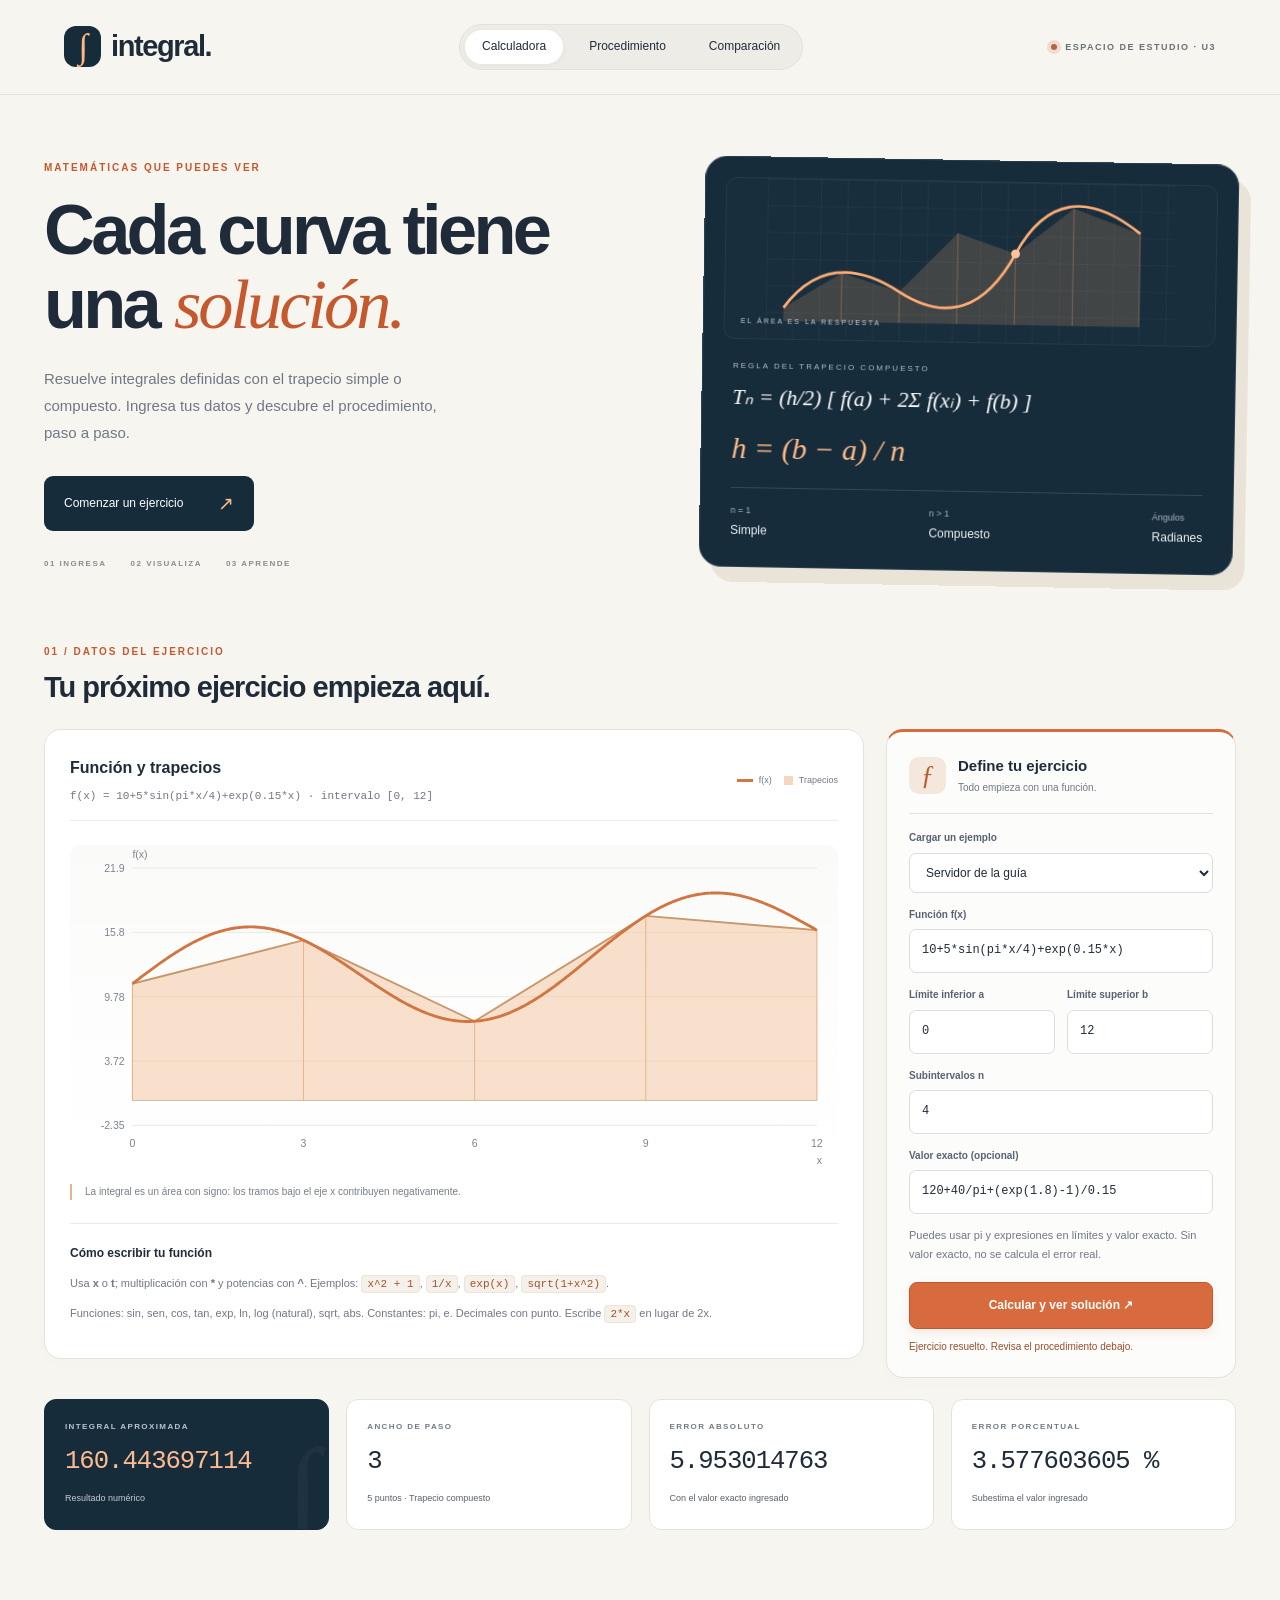
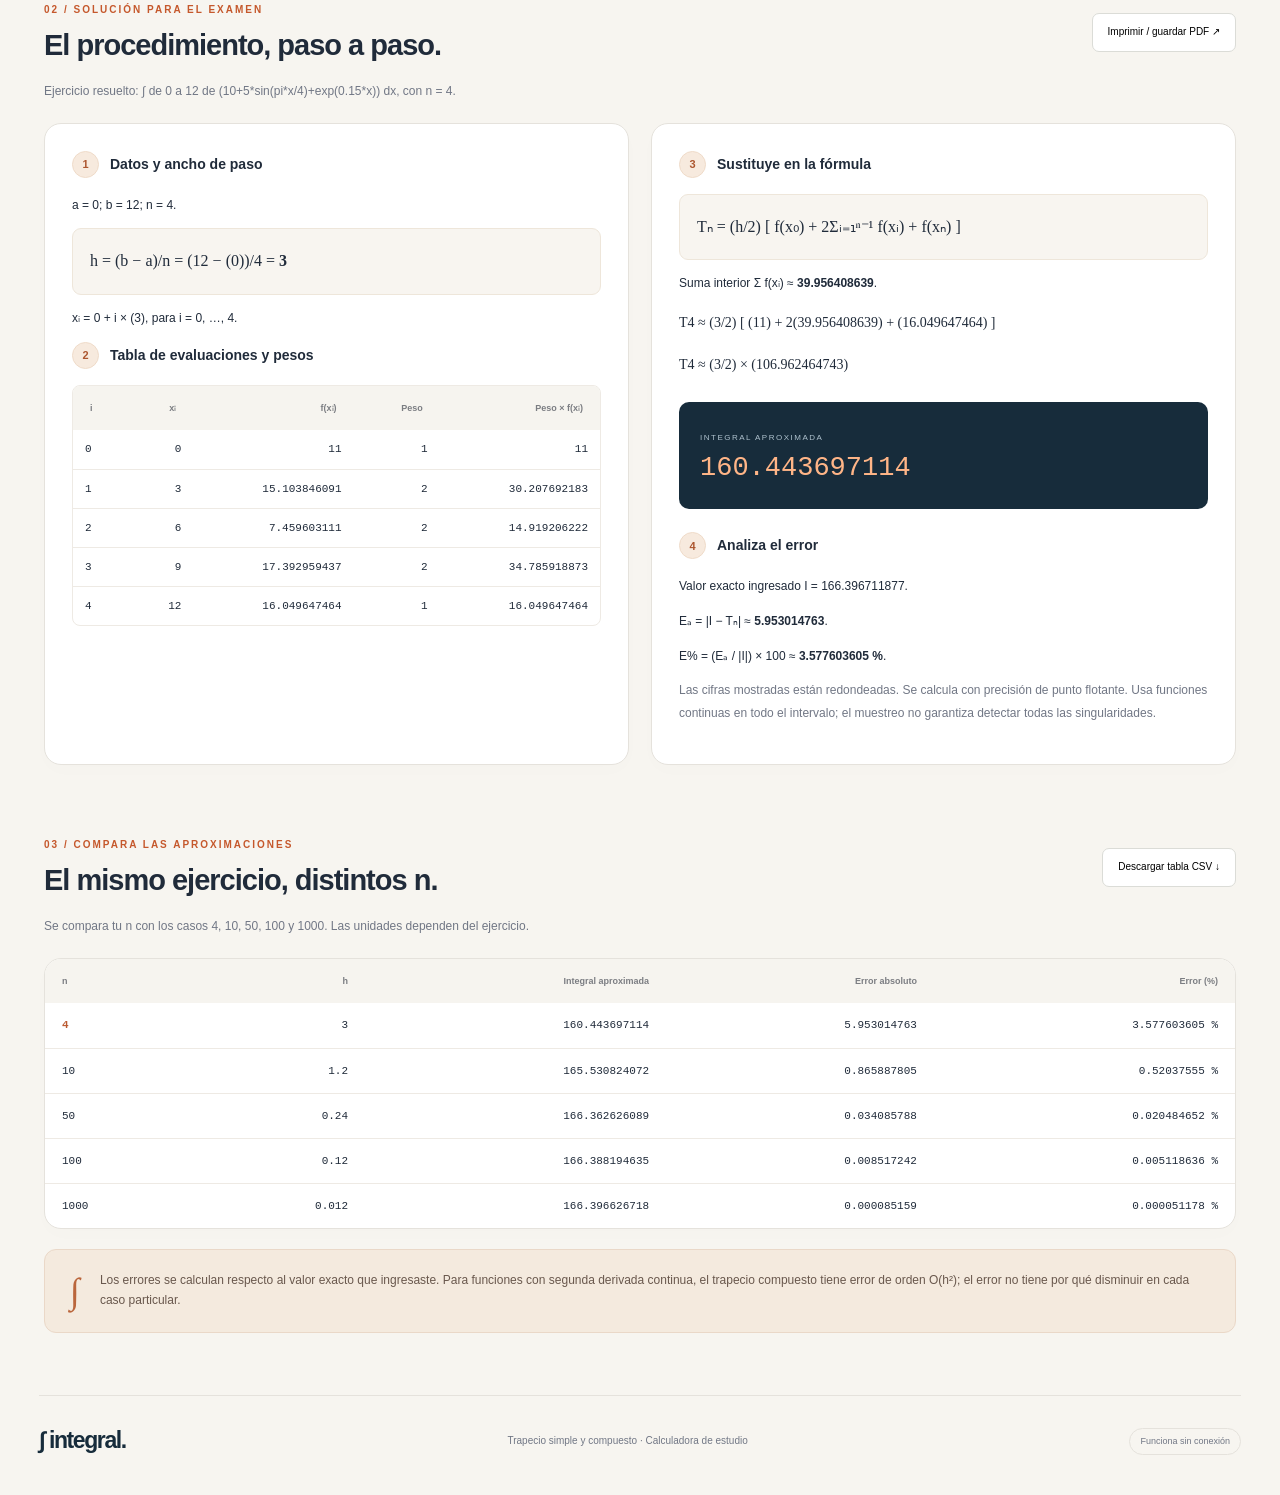
==== index.html @ 1ff2b92b "Publicar calculadora de integracion numerica" ====
<!DOCTYPE html><html lang="es"><head><meta charset="UTF-8"><meta name="viewport" content="width=device-width,initial-scale=1"><title>Integral · Calculadora para examen</title><link rel="stylesheet" href="styles.css"><script src="app.js" defer></script></head><body>
<header class="top"><a class="brand" href="#"><span class="brand-icon">∫</span> integral.</a><nav><a href="#laboratorio">Calculadora</a><a href="#desarrollo">Procedimiento</a><a href="#convergencia">Comparación</a></nav><span class="course"><i></i> ESPACIO DE ESTUDIO · U3</span></header><main>
<section class="hero"><div><p class="eyebrow">MATEMÁTICAS QUE PUEDES VER</p><h1>Cada curva tiene<br>una <em>solución.</em></h1><p class="intro">Resuelve integrales definidas con el trapecio simple o compuesto. Ingresa tus datos y descubre el procedimiento, paso a paso.</p><a class="hero-cta" href="#laboratorio">Comenzar un ejercicio <span>↗</span></a><div class="hero-caption"><span>01 INGRESA</span><span>02 VISUALIZA</span><span>03 APRENDE</span></div></div><aside class="formula-card"><div class="orbit-art" aria-hidden="true"><svg viewBox="0 0 460 180"><defs><pattern id="grid" width="30" height="30" patternUnits="userSpaceOnUse"><path d="M 30 0 L 0 0 0 30" fill="none" stroke="#ffffff" stroke-opacity=".08"/></pattern></defs><rect width="460" height="180" fill="url(#grid)"/><path d="M20 145L85 105L150 125L215 58L280 80L345 28L420 55L420 160L20 160Z" fill="#faad6e" fill-opacity=".18"/><path d="M20 145Q70 75 150 125T280 80T420 55" stroke="#ffad73" stroke-width="3" fill="none"/><path d="M85 105V160M150 125V160M215 58V160M280 80V160M345 28V160M420 55V160" stroke="#ffad73" stroke-opacity=".35"/><circle cx="280" cy="80" r="5" fill="#ffc49b"/></svg><span>EL ÁREA ES LA RESPUESTA</span></div><p>REGLA DEL TRAPECIO COMPUESTO</p><div class="equation">Tₙ = (h/2) [ f(a) + 2Σ f(xᵢ) + f(b) ]</div><div class="integral">h = (b − a) / n</div><div class="formula-foot"><span>n = 1 <b>Simple</b></span><span>n > 1 <b>Compuesto</b></span><span>Ángulos <b>Radianes</b></span></div></aside></section>
<section id="laboratorio"><div class="section-heading"><div><p class="eyebrow">01 / DATOS DEL EJERCICIO</p><h2>Tu próximo ejercicio empieza aquí.</h2></div></div><div class="lab-grid"><article class="chart-card"><div class="chart-top"><div><h3 id="chart-title">Función y trapecios</h3><p id="chart-description"></p></div><div class="legend"><span class="line-key"></span>f(x)<span class="fill-key"></span>Trapecios</div></div><svg id="chart" viewBox="0 0 800 340" role="img" aria-label="Función y aproximación por trapecios"></svg><p class="chart-note" id="chart-note">La integral es un área con signo: los tramos bajo el eje x contribuyen negativamente.</p><div class="syntax"><h3>Cómo escribir tu función</h3><p>Usa <b>x</b> o <b>t</b>; multiplicación con <b>*</b> y potencias con <b>^</b>. Ejemplos: <code>x^2 + 1</code>, <code>1/x</code>, <code>exp(x)</code>, <code>sqrt(1+x^2)</code>.</p><p>Funciones: sin, sen, cos, tan, exp, ln, log (natural), sqrt, abs. Constantes: pi, e. Decimales con punto. Escribe <code>2*x</code> en lugar de 2x.</p></div></article><aside class="controls"><div class="control-header"><span class="control-icon">ƒ</span><div><h3>Define tu ejercicio</h3><p>Todo empieza con una función.</p></div></div><form id="calculator"><label for="example">Cargar un ejemplo</label><select id="example"><option value="server">Servidor de la guía</option><option value="polynomial">Polinomio: x² + 1</option><option value="reciprocal">Recíproca: 1/x</option><option value="exponential">Exponencial: eˣ</option><option value="guide">Ejercicio: 1/√(1+x²)</option><option value="sine">Seno: sin(x)</option></select><label for="function">Función f(x)</label><input id="function" class="field" value="10+5*sin(pi*x/4)+exp(0.15*x)" required spellcheck="false"><div class="field-row"><div><label for="a">Límite inferior a</label><input id="a" class="field" value="0" required></div><div><label for="b">Límite superior b</label><input id="b" class="field" value="12" required></div></div><label for="n">Subintervalos n</label><input id="n" class="field" type="number" min="1" max="10000" step="1" value="4" required><label for="exact">Valor exacto (opcional)</label><input id="exact" class="field" value="120+40/pi+(exp(1.8)-1)/0.15" placeholder="Ej.: 8/3 o dejar vacío"><p class="muted">Puedes usar pi y expresiones en límites y valor exacto. Sin valor exacto, no se calcula el error real.</p><button class="primary" type="submit">Calcular y ver solución ↗</button><p id="message" class="message" role="status" aria-live="polite"></p></form></aside></div><div id="results" class="stats" aria-live="polite"><article><span>INTEGRAL APROXIMADA</span><strong id="approx"></strong><small>Resultado numérico</small></article><article><span>ANCHO DE PASO</span><strong id="step"></strong><small id="points"></small></article><article><span>ERROR ABSOLUTO</span><strong id="absolute"></strong><small>Con el valor exacto ingresado</small></article><article><span>ERROR PORCENTUAL</span><strong id="percent"></strong><small id="direction"></small></article></div></section>
<section id="desarrollo"><div class="section-heading"><div><p class="eyebrow">02 / SOLUCIÓN PARA EL EXAMEN</p><h2>El procedimiento, paso a paso.</h2></div><button id="print" class="secondary">Imprimir / guardar PDF ↗</button></div><div id="solution"></div></section>
<section id="convergencia"><div class="section-heading"><div><p class="eyebrow">03 / COMPARA LAS APROXIMACIONES</p><h2>El mismo ejercicio, distintos n.</h2></div><button id="export" class="secondary">Descargar tabla CSV ↓</button></div><p class="section-intro">Se compara tu n con los casos 4, 10, 50, 100 y 1000. Las unidades dependen del ejercicio.</p><article class="convergence-card"><div class="table-scroll"><table><thead><tr><th>n</th><th>h</th><th>Integral aproximada</th><th>Error absoluto</th><th>Error (%)</th></tr></thead><tbody id="convergence-table"></tbody></table></div></article><div class="conclusion"><span>∫</span><p id="conclusion"></p></div></section></main><footer><a class="brand" href="#">∫ integral.</a><p>Trapecio simple y compuesto · Calculadora de estudio</p><span>Funciona sin conexión</span></footer></body></html>
---- styles.css ----
:root{--ink:#202b3a;--muted:#717785;--teal:#c5582c;--lime:#ffbc8a;--bg:#f7f5f0;--line:#e5e2dc;--navy:#172c3b;--orange:#d76b3d}*{box-sizing:border-box}html{scroll-behavior:smooth;scroll-padding-top:35px}body{margin:0;background:var(--bg);color:var(--ink);font:15px/1.65 'Segoe UI',Arial,sans-serif}a{color:inherit;text-decoration:none}button,input,select{font:inherit}button,a,input,select{touch-action:manipulation}button{cursor:pointer}button:focus-visible,a:focus-visible,input:focus-visible,select:focus-visible{outline:3px solid #d48157;outline-offset:4px}::selection{background:#f4c8a7;color:#172c3b}.top{max-width:1440px;padding:23px 5%;margin:auto;display:flex;justify-content:space-between;align-items:center;border-bottom:1px solid var(--line)}.brand{font-size:29px;font-weight:750;letter-spacing:-1.4px;display:flex;align-items:center;gap:10px}.brand-icon{background:var(--navy);color:#ffb883;display:grid;place-items:center;width:37px;height:41px;border-radius:12px;font:35px Georgia,serif}.top nav{display:flex;gap:9px;font-size:12px;background:#eeece6;border:1px solid #e6e2d9;padding:5px;border-radius:40px}.top nav a{padding:7px 17px;border-radius:30px;transition:background .2s}.top nav a:first-child{background:white;box-shadow:0 2px 6px #21324009}.top nav a:hover{background:#fff}.course{font-size:9px;font-weight:650;letter-spacing:1.5px;color:#6a7177;display:flex;gap:8px;align-items:center}.course i{width:6px;height:6px;border-radius:50%;background:#b26542;box-shadow:0 0 0 4px #efdcd0}main{max-width:1290px;margin:auto;padding:0 44px}.hero{display:grid;grid-template-columns:1.1fr 1fr;gap:70px;align-items:center;padding:65px 0 62px;margin-bottom:12px}.eyebrow{font-size:10px;letter-spacing:2px;font-weight:750;color:var(--teal);margin:0 0 17px}h1{font-size:clamp(44px,5.5vw,77px);font-weight:650;line-height:1.04;letter-spacing:-3.7px;margin:0 0 24px}h1 em{font-family:Georgia,'Times New Roman',serif;color:var(--teal);font-weight:400;letter-spacing:-3px}.intro{font-size:15px;line-height:1.8;color:var(--muted);max-width:415px}.hero-cta{display:inline-flex;align-items:center;gap:35px;background:var(--navy);color:#fff;border-radius:9px;padding:12px 20px;font-size:12px;margin-top:15px;transition:transform .2s,background .2s}.hero-cta:hover{background:#294657;transform:translateY(-2px)}.hero-cta span{font-size:19px;color:#ffb983}.hero-caption{display:flex;gap:24px;margin-top:26px;font-size:8px;font-weight:700;letter-spacing:1.5px;color:#8b8c8c}.formula-card{padding:23px 30px 25px;background:var(--navy);border:1px solid #2b4050;color:#fff;border-radius:22px;box-shadow:12px 15px 0 #e9e3d8;transform:rotate(1deg);position:relative}.orbit-art{position:relative;border-radius:12px;overflow:hidden;background:#ffffff03;margin:-3px -10px 20px;border:1px solid #ffffff0d}.orbit-art svg{width:100%;height:160px;display:block}.orbit-art span{position:absolute;bottom:11px;left:16px;font-size:7px;letter-spacing:2px;color:#c4d2d8}.formula-card>p{font-size:8px;letter-spacing:2px;color:#acbdc8;margin:15px 0 8px}.equation{font:italic clamp(16px,1.7vw,23px)/1.6 Georgia,serif}.integral{font:italic 30px Georgia,serif;color:#ffba87;margin:16px 0 22px}.formula-foot{display:flex;justify-content:space-between;border-top:1px solid #ffffff20;padding-top:15px;color:#a4b6c3;font-size:9px}.formula-foot b{display:block;color:#edf2f3;font-size:12px;font-weight:500;margin-top:3px}section{margin-bottom:62px}.section-heading{display:flex;align-items:center;justify-content:space-between;gap:20px;margin-bottom:24px}.section-heading .eyebrow{margin-bottom:8px}h2{font-size:29px;font-weight:600;letter-spacing:-1px;line-height:1.25;margin:0}h3{font-size:15px;margin:0;font-weight:650}.lab-grid{display:grid;grid-template-columns:minmax(0,1fr) 350px;gap:22px;align-items:start}.chart-card,.controls,.paper,.convergence-card{border:1px solid var(--line);border-radius:17px;background:#fff;box-shadow:0 6px 20px #233c4a03;min-width:0}.chart-card{padding:25px}.chart-top{display:flex;justify-content:space-between;gap:15px;align-items:center;padding-bottom:15px;border-bottom:1px solid #efede8}.chart-top h3{font-size:16px}.chart-top p{font:11px/1.6 Consolas,monospace;color:var(--muted);max-width:400px;overflow-wrap:anywhere;margin:6px 0 0}.legend{display:flex;align-items:center;gap:6px;font-size:9px;white-space:nowrap;color:var(--muted)}.line-key{height:3px;width:16px;background:#d67541}.fill-key{height:9px;width:9px;background:#f5d6bf;margin-left:6px}#chart{display:block;width:100%;margin:24px 0 12px;background:linear-gradient(#fafbf9,#fff);border-radius:10px}svg text{font:11px 'Segoe UI',sans-serif;fill:#7c8390}.chart-note{font-size:10px;color:#777f87;padding-left:13px;border-left:2px solid #e5b38f;margin:0 0 5px}.syntax{border-top:1px solid #eeeae3;margin-top:23px;padding-top:20px}.syntax h3{font-size:12px}.syntax p{font-size:11px;color:var(--muted);line-height:1.9;margin:9px 0}code{font:11px Consolas,monospace;background:#f5f0e9;border:1px solid #eee4d9;border-radius:4px;padding:2px 5px;color:#9c542f}.controls{padding:22px;background:#fcfcfa;border-top:3px solid var(--orange)}.control-header{display:flex;gap:12px;align-items:center;border-bottom:1px solid var(--line);padding:0 0 17px;margin-bottom:16px}.control-icon{display:grid;place-items:center;width:37px;height:37px;background:#f4e7dc;color:#b85c33;font:italic 27px Georgia,serif;border-radius:10px}.control-header h3{font-size:15px}.control-header p{margin:1px 0 0;font-size:10px;color:var(--muted)}.controls label{display:block;font-size:10px;font-weight:650;margin:14px 0 6px;color:#586272}.field,select{width:100%;min-width:0;background:#fff;border:1px solid #dddeda;border-radius:7px;padding:11px 12px;color:var(--ink);font-size:12px;transition:border .2s,box-shadow .2s}.field{font-family:Consolas,'Courier New',monospace}.field:hover,select:hover{border-color:#bba38f}.field:focus,select:focus{outline:none;border-color:#c67b52;box-shadow:0 0 0 3px #cf805213}.field-row{display:grid;grid-template-columns:1fr 1fr;gap:12px}.muted{font-size:11px;color:var(--muted)}.controls .muted{line-height:1.7;margin:12px 0 18px}.primary{width:100%;background:var(--orange);color:white;border:1px solid #bc5b32;border-radius:8px;padding:13px 15px;font-size:12px;font-weight:650;box-shadow:0 4px 10px #cb6b3520;transition:transform .2s,background .2s}.primary:hover{background:#be582f;transform:translateY(-1px)}.message{font-size:10px;line-height:1.6;color:#9a4d2b;margin:10px 0 0;min-height:16px}.stats{display:grid;grid-template-columns:repeat(4,minmax(0,1fr));gap:17px;margin-top:21px}.stats article{border:1px solid var(--line);border-radius:12px;padding:20px;background:#fff;position:relative;overflow:hidden}.stats article:first-child{background:var(--navy);color:white;border-color:var(--navy)}.stats article:first-child:after{content:'∫';position:absolute;right:9px;bottom:-32px;font:120px Georgia,serif;color:#ffffff08}.stats span{display:block;font-size:8px;letter-spacing:1.4px;font-weight:650;color:#737b86}.stats article:first-child span{color:#b6c6d0}.stats strong{display:block;font:500 clamp(19px,2vw,27px)/1.4 Consolas,monospace;letter-spacing:-1px;margin:10px 0 5px;overflow-wrap:anywhere}.stats article:first-child strong{color:#ffbb8f}.stats article>small{font-size:9px;opacity:.75}.section-intro{font-size:12px;color:var(--muted);margin:-5px 0 21px}.secondary{padding:10px 15px;background:#fff;border:1px solid #dbdcd7;border-radius:7px;font-size:10px;white-space:nowrap;transition:background .2s}.secondary:hover{background:#eee8de}.manual-grid{display:grid;grid-template-columns:minmax(0,1fr) minmax(0,1fr);gap:22px}.paper{padding:27px}.paper p{font-size:12px;line-height:1.9}.step-title{display:flex;align-items:center;gap:11px;margin-bottom:16px}.step-title>span{display:grid;place-items:center;flex-shrink:0;width:27px;height:27px;background:#f7eade;color:#ac562f;border:1px solid #efdbc9;border-radius:50%;font-size:11px;font-weight:bold}.step-title h3{font-size:14px}.math-box{padding:17px;background:#f8f5f0;border:1px solid #eee6da;border-radius:9px;font:16px/1.9 Georgia,serif;overflow-wrap:anywhere}.calculation{font:14px/2 Georgia,serif!important;overflow-wrap:anywhere}.answer{margin:23px 0;background:var(--navy);border-radius:10px;padding:21px;color:#fff}.answer>span{font-size:8px;letter-spacing:1.5px;color:#afc2ce}.answer strong{display:block;font:27px/1.5 Consolas,monospace;color:#ffb587;overflow-wrap:anywhere}.table-scroll,.solution-table{overflow:auto}.solution-table{max-height:440px;border:1px solid #eeeae4;border-radius:8px}.solution-table th{position:sticky;top:0;z-index:1}table{border-collapse:collapse;width:100%;font-size:11px;font-variant-numeric:tabular-nums;white-space:nowrap}th{background:#f6f4ef;color:#7b7d82;padding:15px 17px;text-align:right;font-size:9px;font-weight:600}td{padding:13px 17px;border-bottom:1px solid #eeeae4;text-align:right;font-family:Consolas,monospace}th:first-child,td:first-child{text-align:left}tbody tr:last-child td{border:0}tbody tr:hover{background:#fcf4eb}.paper td{padding:10px 12px}.convergence-card{overflow:hidden}.convergence-card tbody tr:first-child td:first-child{color:#bb5a30;font-weight:bold}.conclusion{display:flex;align-items:center;gap:20px;border:1px solid #ead8c8;background:#f4eade;border-radius:12px;padding:20px 25px;margin-top:20px}.conclusion>span{font:36px Georgia,serif;color:#ba663c}.conclusion p{font-size:12px;color:#69584d;margin:0}.stale{opacity:.4;filter:grayscale(.6)}footer{max-width:1202px;margin:auto;padding:26px 0 35px;border-top:1px solid var(--line);display:flex;justify-content:space-between;align-items:center;gap:20px;font-size:10px;color:var(--muted)}footer .brand{font-size:23px;color:var(--navy)}footer>span{padding:5px 10px;border:1px solid var(--line);border-radius:20px;font-size:9px}#desarrollo,#convergencia{padding-top:10px}.hero>div{animation:arrive .65s ease both}.formula-card{animation:card-arrive .85s ease both}.lab-grid{animation:arrive .8s .1s ease both}@keyframes arrive{from{opacity:0;transform:translateY(14px)}to{opacity:1;transform:translateY(0)}}@keyframes card-arrive{from{opacity:0;transform:rotate(0) translateY(20px)}to{opacity:1;transform:rotate(1deg) translateY(0)}}@media(min-width:1050px){.chart-card{position:sticky;top:25px}}@media(max-width:1050px){.course{display:none}.hero{gap:30px}.lab-grid{grid-template-columns:minmax(0,1fr) 315px}.stats{grid-template-columns:repeat(2,minmax(0,1fr))}footer{margin:0 40px}.formula-card{padding:20px}}@media(max-width:800px){.top{padding:18px 22px}.top nav{gap:0}.top nav a{padding:6px 11px;font-size:10px}main{padding:0 24px}.hero{gap:26px;padding:40px 0 45px}h1{font-size:48px;letter-spacing:-2px}.hero-caption{gap:12px;font-size:7px}.orbit-art svg{height:115px}.formula-card{padding:18px}.equation{font-size:15px}.formula-foot{font-size:8px}.formula-foot b{font-size:10px}.lab-grid{grid-template-columns:1fr}.controls{order:-1}#calculator{display:grid;grid-template-columns:1fr 1fr;gap:0 18px}#calculator>label,#calculator>input,#calculator>select,#calculator>.field-row,#calculator>.muted,#calculator>.primary,#calculator>.message{grid-column:1/-1}.controls{padding:24px}.manual-grid{grid-template-columns:1fr}h2{font-size:26px}section{margin-bottom:45px}.chart-top{flex-wrap:wrap}.hero-cta{gap:16px;padding:10px 15px}}@media(max-width:580px){main{padding:0 17px}.top{padding:16px 17px}.brand{font-size:25px}.brand-icon{width:30px;height:34px;font-size:28px}.top nav a{padding:5px 8px;font-size:9px}.hero{grid-template-columns:1fr;gap:30px;padding-top:32px}.hero h1{font-size:56px;letter-spacing:-2.5px}.hero .intro{max-width:100%;font-size:14px}.hero-caption{gap:24px}.formula-card{transform:none;margin:0 7px 5px 0;padding:23px}.orbit-art svg{height:135px}.equation{font-size:21px}.integral{font-size:29px}.formula-foot{font-size:9px}.formula-foot b{font-size:12px}.section-heading{align-items:flex-start;gap:13px;flex-wrap:wrap}.section-heading h2{font-size:25px}.eyebrow{font-size:8px;letter-spacing:1.6px}.chart-card{padding:17px}.chart-top h3{font-size:14px}.stats{gap:10px}.stats article{padding:16px 12px}.stats strong{font-size:20px}.stats span{font-size:7px;letter-spacing:.8px}.stats article>small{font-size:8px}.paper{padding:20px}.answer strong{font-size:24px}.conclusion{padding:17px;gap:13px}footer{margin:0 18px;flex-wrap:wrap;gap:10px}footer p{order:3;width:100%;margin:0}.orbit-art{margin-bottom:15px}}@media(prefers-reduced-motion:reduce){html{scroll-behavior:auto}*,*:before,*:after{animation:none!important;transition:none!important}}@media print{body{background:white;color:#111;font-size:11px}main{max-width:none;padding:0}.top,.hero-cta,.hero-caption,.controls,.secondary,.syntax,footer,.orbit-art{display:none}.hero{padding:0;gap:20px;grid-template-columns:1fr 1fr;margin:0 0 18px}.hero h1{font-size:30px}.hero .eyebrow{margin-bottom:8px}.hero .intro{font-size:10px}.formula-card{transform:none;box-shadow:none;background:#f4f0e8;color:#111;padding:15px}.formula-card>p,.formula-foot,.formula-foot b,.integral{color:#111}.equation{font-size:15px}.integral{font-size:22px;margin:10px 0}.lab-grid{display:block;animation:none}.chart-card{position:static;max-width:650px;margin:auto;box-shadow:none}#chart{margin:5px 0}.stats{grid-template-columns:repeat(4,minmax(0,1fr));gap:8px}.stats article,.stats article:first-child{background:#fff;color:#111;padding:10px}.stats strong,.stats article:first-child strong{font-size:15px;color:#111}.stats article:first-child span{color:#555}.stats span{font-size:7px}.manual-grid{grid-template-columns:1fr 1fr;gap:12px}.paper{padding:14px;box-shadow:none}.solution-table{max-height:none;overflow:visible}.solution-table th{position:static}.answer{background:#f4eee6;color:#111}.answer strong,.answer>span{color:#111}.answer strong{font-size:21px}.paper p{font-size:10px}.math-box{font-size:13px}h2{font-size:23px}section{margin-bottom:22px}#convergencia{break-before:page}article,.stats,.conclusion{break-inside:avoid}.formula-card,.hero>div{animation:none}}
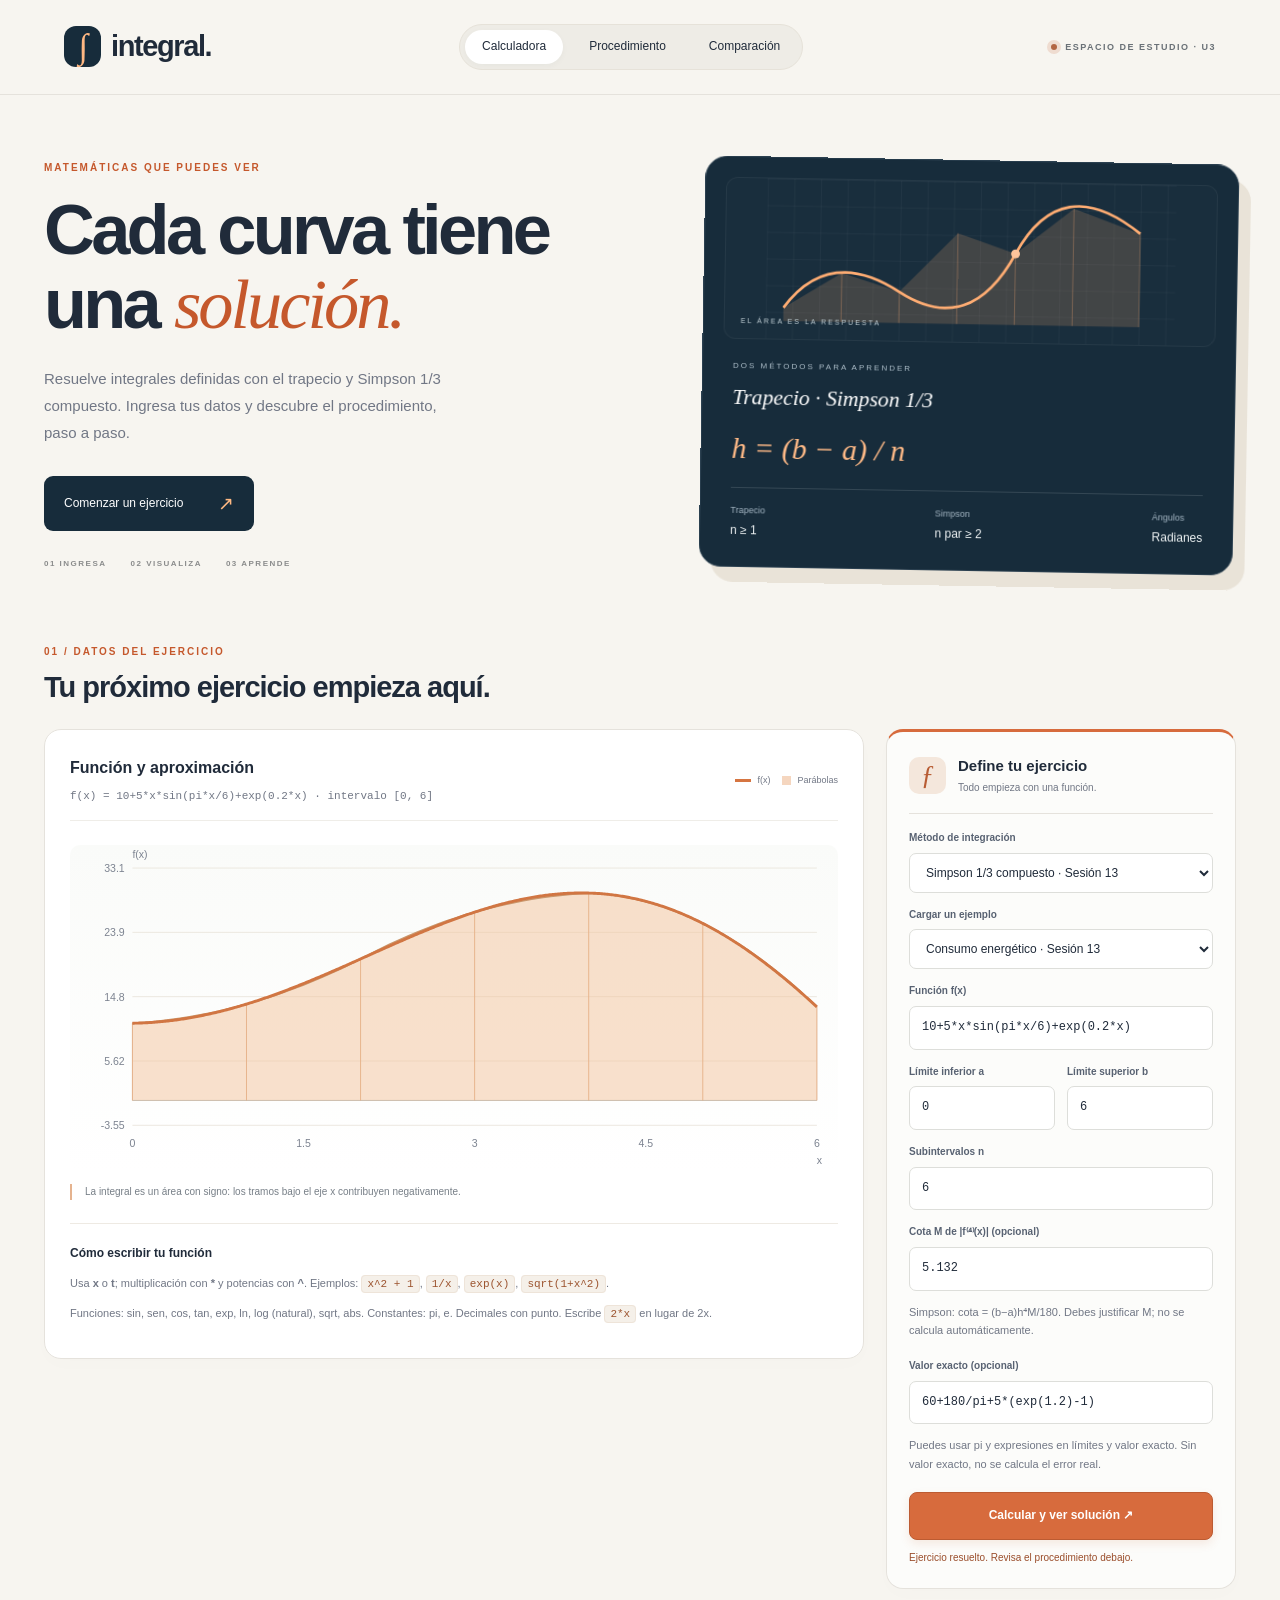
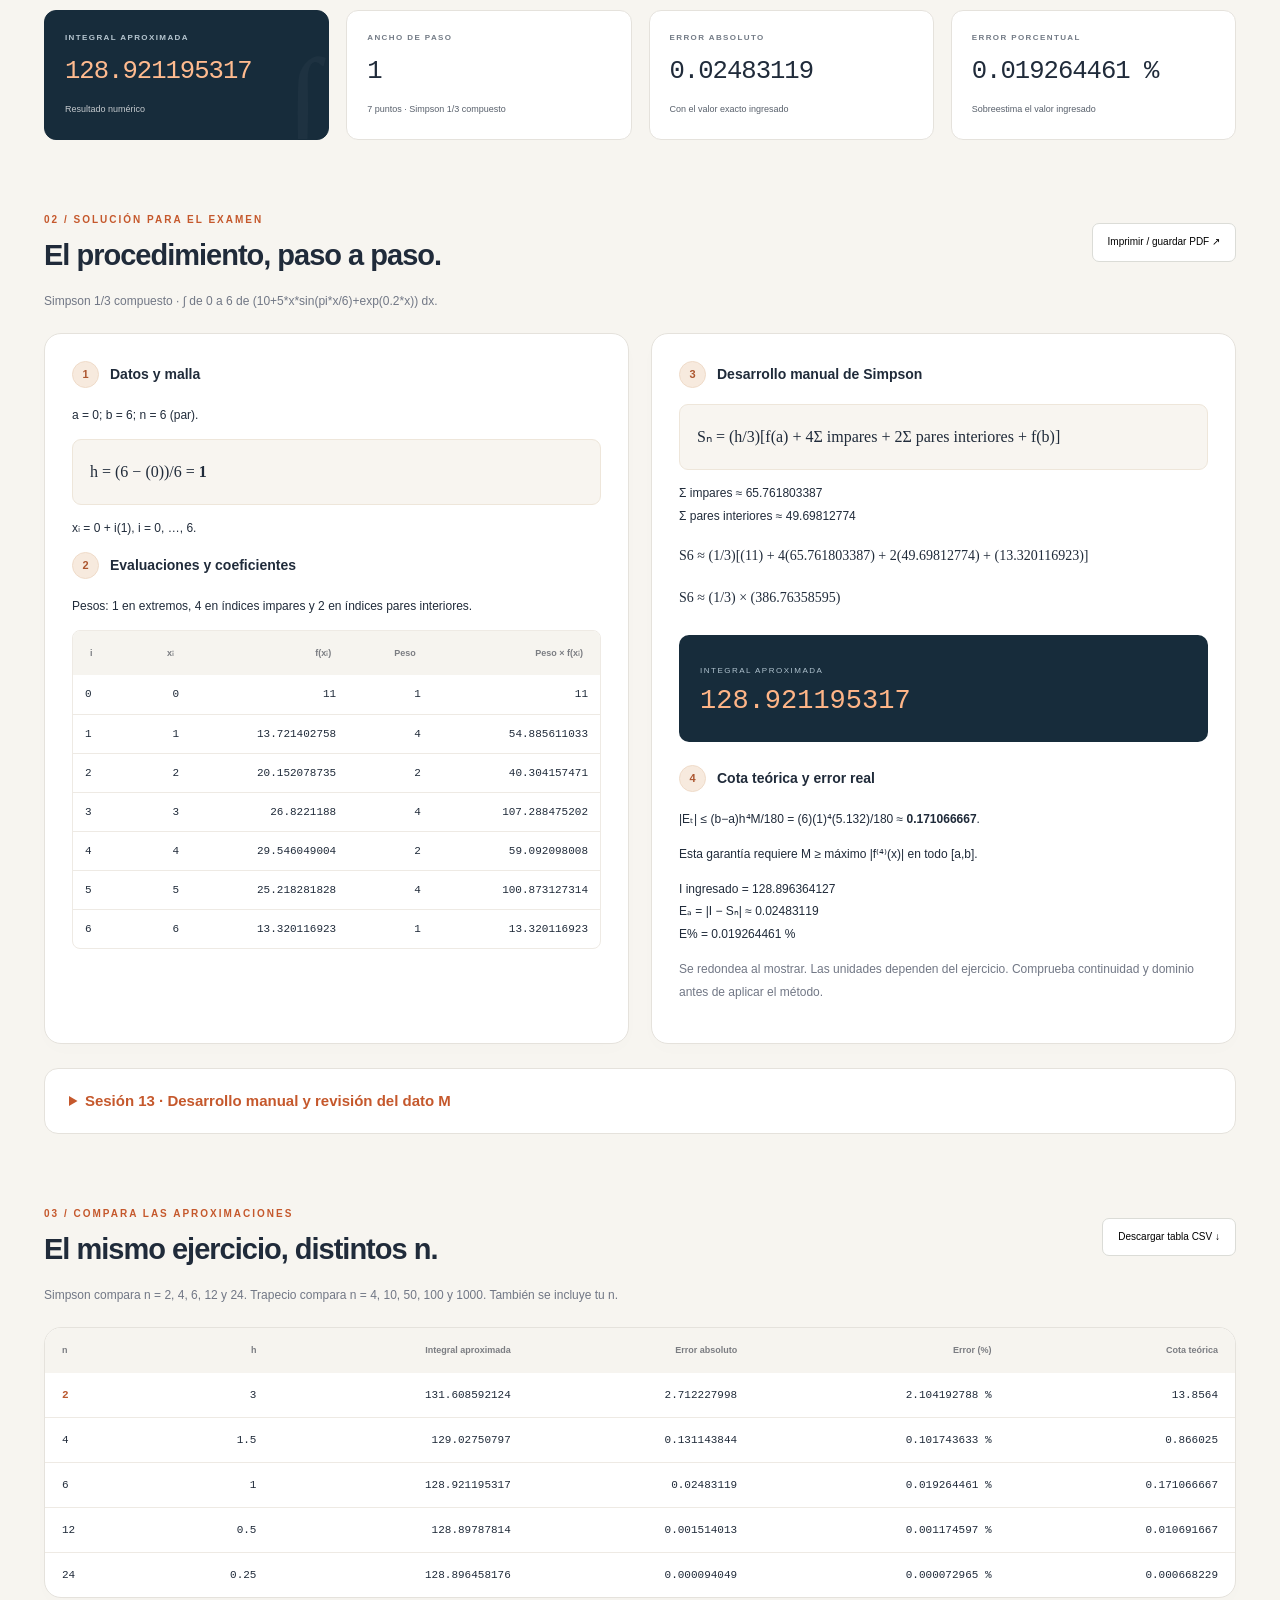
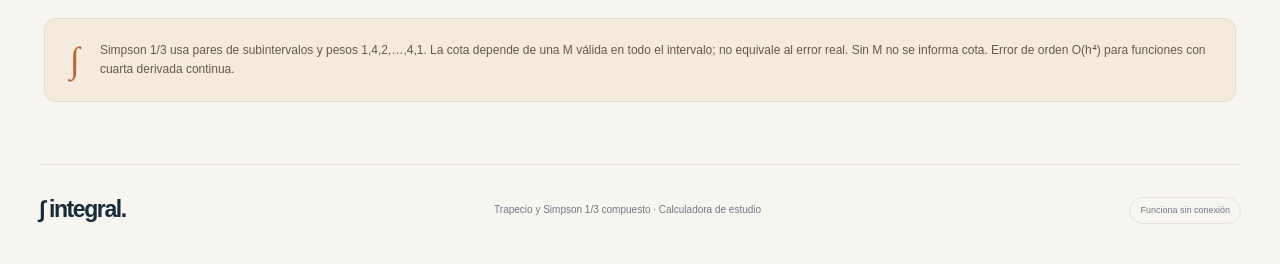
==== commit 3dae6a9f: "Integrar Simpson compuesto y desarrollo manual de sesion 13" ====
--- a/index.html
+++ b/index.html
@@ -1,7 +1,7 @@
 <!DOCTYPE html><html lang="es"><head><meta charset="UTF-8"><meta name="viewport" content="width=device-width,initial-scale=1"><title>Integral · Calculadora para examen</title><link rel="stylesheet" href="styles.css"><script src="app.js" defer></script></head><body>
 <header class="top"><a class="brand" href="#"><span class="brand-icon">∫</span> integral.</a><nav><a href="#laboratorio">Calculadora</a><a href="#desarrollo">Procedimiento</a><a href="#convergencia">Comparación</a></nav><span class="course"><i></i> ESPACIO DE ESTUDIO · U3</span></header><main>
-<section class="hero"><div><p class="eyebrow">MATEMÁTICAS QUE PUEDES VER</p><h1>Cada curva tiene<br>una <em>solución.</em></h1><p class="intro">Resuelve integrales definidas con el trapecio simple o compuesto. Ingresa tus datos y descubre el procedimiento, paso a paso.</p><a class="hero-cta" href="#laboratorio">Comenzar un ejercicio <span>↗</span></a><div class="hero-caption"><span>01 INGRESA</span><span>02 VISUALIZA</span><span>03 APRENDE</span></div></div><aside class="formula-card"><div class="orbit-art" aria-hidden="true"><svg viewBox="0 0 460 180"><defs><pattern id="grid" width="30" height="30" patternUnits="userSpaceOnUse"><path d="M 30 0 L 0 0 0 30" fill="none" stroke="#ffffff" stroke-opacity=".08"/></pattern></defs><rect width="460" height="180" fill="url(#grid)"/><path d="M20 145L85 105L150 125L215 58L280 80L345 28L420 55L420 160L20 160Z" fill="#faad6e" fill-opacity=".18"/><path d="M20 145Q70 75 150 125T280 80T420 55" stroke="#ffad73" stroke-width="3" fill="none"/><path d="M85 105V160M150 125V160M215 58V160M280 80V160M345 28V160M420 55V160" stroke="#ffad73" stroke-opacity=".35"/><circle cx="280" cy="80" r="5" fill="#ffc49b"/></svg><span>EL ÁREA ES LA RESPUESTA</span></div><p>REGLA DEL TRAPECIO COMPUESTO</p><div class="equation">Tₙ = (h/2) [ f(a) + 2Σ f(xᵢ) + f(b) ]</div><div class="integral">h = (b − a) / n</div><div class="formula-foot"><span>n = 1 <b>Simple</b></span><span>n > 1 <b>Compuesto</b></span><span>Ángulos <b>Radianes</b></span></div></aside></section>
-<section id="laboratorio"><div class="section-heading"><div><p class="eyebrow">01 / DATOS DEL EJERCICIO</p><h2>Tu próximo ejercicio empieza aquí.</h2></div></div><div class="lab-grid"><article class="chart-card"><div class="chart-top"><div><h3 id="chart-title">Función y trapecios</h3><p id="chart-description"></p></div><div class="legend"><span class="line-key"></span>f(x)<span class="fill-key"></span>Trapecios</div></div><svg id="chart" viewBox="0 0 800 340" role="img" aria-label="Función y aproximación por trapecios"></svg><p class="chart-note" id="chart-note">La integral es un área con signo: los tramos bajo el eje x contribuyen negativamente.</p><div class="syntax"><h3>Cómo escribir tu función</h3><p>Usa <b>x</b> o <b>t</b>; multiplicación con <b>*</b> y potencias con <b>^</b>. Ejemplos: <code>x^2 + 1</code>, <code>1/x</code>, <code>exp(x)</code>, <code>sqrt(1+x^2)</code>.</p><p>Funciones: sin, sen, cos, tan, exp, ln, log (natural), sqrt, abs. Constantes: pi, e. Decimales con punto. Escribe <code>2*x</code> en lugar de 2x.</p></div></article><aside class="controls"><div class="control-header"><span class="control-icon">ƒ</span><div><h3>Define tu ejercicio</h3><p>Todo empieza con una función.</p></div></div><form id="calculator"><label for="example">Cargar un ejemplo</label><select id="example"><option value="server">Servidor de la guía</option><option value="polynomial">Polinomio: x² + 1</option><option value="reciprocal">Recíproca: 1/x</option><option value="exponential">Exponencial: eˣ</option><option value="guide">Ejercicio: 1/√(1+x²)</option><option value="sine">Seno: sin(x)</option></select><label for="function">Función f(x)</label><input id="function" class="field" value="10+5*sin(pi*x/4)+exp(0.15*x)" required spellcheck="false"><div class="field-row"><div><label for="a">Límite inferior a</label><input id="a" class="field" value="0" required></div><div><label for="b">Límite superior b</label><input id="b" class="field" value="12" required></div></div><label for="n">Subintervalos n</label><input id="n" class="field" type="number" min="1" max="10000" step="1" value="4" required><label for="exact">Valor exacto (opcional)</label><input id="exact" class="field" value="120+40/pi+(exp(1.8)-1)/0.15" placeholder="Ej.: 8/3 o dejar vacío"><p class="muted">Puedes usar pi y expresiones en límites y valor exacto. Sin valor exacto, no se calcula el error real.</p><button class="primary" type="submit">Calcular y ver solución ↗</button><p id="message" class="message" role="status" aria-live="polite"></p></form></aside></div><div id="results" class="stats" aria-live="polite"><article><span>INTEGRAL APROXIMADA</span><strong id="approx"></strong><small>Resultado numérico</small></article><article><span>ANCHO DE PASO</span><strong id="step"></strong><small id="points"></small></article><article><span>ERROR ABSOLUTO</span><strong id="absolute"></strong><small>Con el valor exacto ingresado</small></article><article><span>ERROR PORCENTUAL</span><strong id="percent"></strong><small id="direction"></small></article></div></section>
-<section id="desarrollo"><div class="section-heading"><div><p class="eyebrow">02 / SOLUCIÓN PARA EL EXAMEN</p><h2>El procedimiento, paso a paso.</h2></div><button id="print" class="secondary">Imprimir / guardar PDF ↗</button></div><div id="solution"></div></section>
-<section id="convergencia"><div class="section-heading"><div><p class="eyebrow">03 / COMPARA LAS APROXIMACIONES</p><h2>El mismo ejercicio, distintos n.</h2></div><button id="export" class="secondary">Descargar tabla CSV ↓</button></div><p class="section-intro">Se compara tu n con los casos 4, 10, 50, 100 y 1000. Las unidades dependen del ejercicio.</p><article class="convergence-card"><div class="table-scroll"><table><thead><tr><th>n</th><th>h</th><th>Integral aproximada</th><th>Error absoluto</th><th>Error (%)</th></tr></thead><tbody id="convergence-table"></tbody></table></div></article><div class="conclusion"><span>∫</span><p id="conclusion"></p></div></section></main><footer><a class="brand" href="#">∫ integral.</a><p>Trapecio simple y compuesto · Calculadora de estudio</p><span>Funciona sin conexión</span></footer></body></html>
+<section class="hero"><div><p class="eyebrow">MATEMÁTICAS QUE PUEDES VER</p><h1>Cada curva tiene<br>una <em>solución.</em></h1><p class="intro">Resuelve integrales definidas con el trapecio y Simpson 1/3 compuesto. Ingresa tus datos y descubre el procedimiento, paso a paso.</p><a class="hero-cta" href="#laboratorio">Comenzar un ejercicio <span>↗</span></a><div class="hero-caption"><span>01 INGRESA</span><span>02 VISUALIZA</span><span>03 APRENDE</span></div></div><aside class="formula-card"><div class="orbit-art" aria-hidden="true"><svg viewBox="0 0 460 180"><defs><pattern id="grid" width="30" height="30" patternUnits="userSpaceOnUse"><path d="M 30 0 L 0 0 0 30" fill="none" stroke="#ffffff" stroke-opacity=".08"/></pattern></defs><rect width="460" height="180" fill="url(#grid)"/><path d="M20 145L85 105L150 125L215 58L280 80L345 28L420 55L420 160L20 160Z" fill="#faad6e" fill-opacity=".18"/><path d="M20 145Q70 75 150 125T280 80T420 55" stroke="#ffad73" stroke-width="3" fill="none"/><path d="M85 105V160M150 125V160M215 58V160M280 80V160M345 28V160M420 55V160" stroke="#ffad73" stroke-opacity=".35"/><circle cx="280" cy="80" r="5" fill="#ffc49b"/></svg><span>EL ÁREA ES LA RESPUESTA</span></div><p>DOS MÉTODOS PARA APRENDER</p><div class="equation">Trapecio · Simpson 1/3</div><div class="integral">h = (b − a) / n</div><div class="formula-foot"><span>Trapecio <b>n ≥ 1</b></span><span>Simpson <b>n par ≥ 2</b></span><span>Ángulos <b>Radianes</b></span></div></aside></section>
+<section id="laboratorio"><div class="section-heading"><div><p class="eyebrow">01 / DATOS DEL EJERCICIO</p><h2>Tu próximo ejercicio empieza aquí.</h2></div></div><div class="lab-grid"><article class="chart-card"><div class="chart-top"><div><h3 id="chart-title">Función y aproximación</h3><p id="chart-description"></p></div><div class="legend"><span class="line-key"></span>f(x)<span class="fill-key"></span><span id="shape-label">Parábolas</span></div></div><svg id="chart" viewBox="0 0 800 340" role="img" aria-label="Función y aproximación por trapecios"></svg><p class="chart-note" id="chart-note">La integral es un área con signo: los tramos bajo el eje x contribuyen negativamente.</p><div class="syntax"><h3>Cómo escribir tu función</h3><p>Usa <b>x</b> o <b>t</b>; multiplicación con <b>*</b> y potencias con <b>^</b>. Ejemplos: <code>x^2 + 1</code>, <code>1/x</code>, <code>exp(x)</code>, <code>sqrt(1+x^2)</code>.</p><p>Funciones: sin, sen, cos, tan, exp, ln, log (natural), sqrt, abs. Constantes: pi, e. Decimales con punto. Escribe <code>2*x</code> en lugar de 2x.</p></div></article><aside class="controls"><div class="control-header"><span class="control-icon">ƒ</span><div><h3>Define tu ejercicio</h3><p>Todo empieza con una función.</p></div></div><form id="calculator"><label for="method">Método de integración</label><select id="method"><option value="simpson">Simpson 1/3 compuesto · Sesión 13</option><option value="trapecio">Trapecio · Sesión 12</option></select><label for="example">Cargar un ejemplo</label><select id="example"><option value="energy">Consumo energético · Sesión 13</option><option value="server">Servidor de la guía</option><option value="polynomial">Polinomio: x² + 1</option><option value="reciprocal">Recíproca: 1/x</option><option value="exponential">Exponencial: eˣ</option><option value="guide">Ejercicio: 1/√(1+x²)</option><option value="sine">Seno: sin(x)</option></select><label for="function">Función f(x)</label><input id="function" class="field" value="10+5*sin(pi*x/4)+exp(0.15*x)" required spellcheck="false"><div class="field-row"><div><label for="a">Límite inferior a</label><input id="a" class="field" value="0" required></div><div><label for="b">Límite superior b</label><input id="b" class="field" value="12" required></div></div><label for="n">Subintervalos n</label><input id="n" class="field" type="number" min="1" max="10000" step="1" value="4" required><div id="bound-fields"><label for="bound">Cota M de |f⁽⁴⁾(x)| (opcional)</label><input id="bound" class="field" value="5.132" placeholder="Una cota válida en todo [a,b]"><p class="muted">Simpson: cota = (b−a)h⁴M/180. Debes justificar M; no se calcula automáticamente.</p></div><label for="exact">Valor exacto (opcional)</label><input id="exact" class="field" value="120+40/pi+(exp(1.8)-1)/0.15" placeholder="Ej.: 8/3 o dejar vacío"><p class="muted">Puedes usar pi y expresiones en límites y valor exacto. Sin valor exacto, no se calcula el error real.</p><button class="primary" type="submit">Calcular y ver solución ↗</button><p id="message" class="message" role="status" aria-live="polite"></p></form></aside></div><div id="results" class="stats" aria-live="polite"><article><span>INTEGRAL APROXIMADA</span><strong id="approx"></strong><small>Resultado numérico</small></article><article><span>ANCHO DE PASO</span><strong id="step"></strong><small id="points"></small></article><article><span>ERROR ABSOLUTO</span><strong id="absolute"></strong><small>Con el valor exacto ingresado</small></article><article><span>ERROR PORCENTUAL</span><strong id="percent"></strong><small id="direction"></small></article></div></section>
+<section id="desarrollo"><div class="section-heading"><div><p class="eyebrow">02 / SOLUCIÓN PARA EL EXAMEN</p><h2>El procedimiento, paso a paso.</h2></div><button id="print" class="secondary">Imprimir / guardar PDF ↗</button></div><div id="solution"></div><details class="guide-note"><summary>Sesión 13 · Desarrollo manual y revisión del dato M</summary><div id="energy-manual"></div></details></section>
+<section id="convergencia"><div class="section-heading"><div><p class="eyebrow">03 / COMPARA LAS APROXIMACIONES</p><h2>El mismo ejercicio, distintos n.</h2></div><button id="export" class="secondary">Descargar tabla CSV ↓</button></div><p class="section-intro">Simpson compara n = 2, 4, 6, 12 y 24. Trapecio compara n = 4, 10, 50, 100 y 1000. También se incluye tu n.</p><article class="convergence-card"><div class="table-scroll"><table><thead><tr><th>n</th><th>h</th><th>Integral aproximada</th><th>Error absoluto</th><th>Error (%)</th><th>Cota teórica</th></tr></thead><tbody id="convergence-table"></tbody></table></div></article><div class="conclusion"><span>∫</span><p id="conclusion"></p></div></section></main><footer><a class="brand" href="#">∫ integral.</a><p>Trapecio y Simpson 1/3 compuesto · Calculadora de estudio</p><span>Funciona sin conexión</span></footer></body></html>
 
--- a/styles.css
+++ b/styles.css
@@ -1 +1,2 @@
 :root{--ink:#202b3a;--muted:#717785;--teal:#c5582c;--lime:#ffbc8a;--bg:#f7f5f0;--line:#e5e2dc;--navy:#172c3b;--orange:#d76b3d}*{box-sizing:border-box}html{scroll-behavior:smooth;scroll-padding-top:35px}body{margin:0;background:var(--bg);color:var(--ink);font:15px/1.65 'Segoe UI',Arial,sans-serif}a{color:inherit;text-decoration:none}button,input,select{font:inherit}button,a,input,select{touch-action:manipulation}button{cursor:pointer}button:focus-visible,a:focus-visible,input:focus-visible,select:focus-visible{outline:3px solid #d48157;outline-offset:4px}::selection{background:#f4c8a7;color:#172c3b}.top{max-width:1440px;padding:23px 5%;margin:auto;display:flex;justify-content:space-between;align-items:center;border-bottom:1px solid var(--line)}.brand{font-size:29px;font-weight:750;letter-spacing:-1.4px;display:flex;align-items:center;gap:10px}.brand-icon{background:var(--navy);color:#ffb883;display:grid;place-items:center;width:37px;height:41px;border-radius:12px;font:35px Georgia,serif}.top nav{display:flex;gap:9px;font-size:12px;background:#eeece6;border:1px solid #e6e2d9;padding:5px;border-radius:40px}.top nav a{padding:7px 17px;border-radius:30px;transition:background .2s}.top nav a:first-child{background:white;box-shadow:0 2px 6px #21324009}.top nav a:hover{background:#fff}.course{font-size:9px;font-weight:650;letter-spacing:1.5px;color:#6a7177;display:flex;gap:8px;align-items:center}.course i{width:6px;height:6px;border-radius:50%;background:#b26542;box-shadow:0 0 0 4px #efdcd0}main{max-width:1290px;margin:auto;padding:0 44px}.hero{display:grid;grid-template-columns:1.1fr 1fr;gap:70px;align-items:center;padding:65px 0 62px;margin-bottom:12px}.eyebrow{font-size:10px;letter-spacing:2px;font-weight:750;color:var(--teal);margin:0 0 17px}h1{font-size:clamp(44px,5.5vw,77px);font-weight:650;line-height:1.04;letter-spacing:-3.7px;margin:0 0 24px}h1 em{font-family:Georgia,'Times New Roman',serif;color:var(--teal);font-weight:400;letter-spacing:-3px}.intro{font-size:15px;line-height:1.8;color:var(--muted);max-width:415px}.hero-cta{display:inline-flex;align-items:center;gap:35px;background:var(--navy);color:#fff;border-radius:9px;padding:12px 20px;font-size:12px;margin-top:15px;transition:transform .2s,background .2s}.hero-cta:hover{background:#294657;transform:translateY(-2px)}.hero-cta span{font-size:19px;color:#ffb983}.hero-caption{display:flex;gap:24px;margin-top:26px;font-size:8px;font-weight:700;letter-spacing:1.5px;color:#8b8c8c}.formula-card{padding:23px 30px 25px;background:var(--navy);border:1px solid #2b4050;color:#fff;border-radius:22px;box-shadow:12px 15px 0 #e9e3d8;transform:rotate(1deg);position:relative}.orbit-art{position:relative;border-radius:12px;overflow:hidden;background:#ffffff03;margin:-3px -10px 20px;border:1px solid #ffffff0d}.orbit-art svg{width:100%;height:160px;display:block}.orbit-art span{position:absolute;bottom:11px;left:16px;font-size:7px;letter-spacing:2px;color:#c4d2d8}.formula-card>p{font-size:8px;letter-spacing:2px;color:#acbdc8;margin:15px 0 8px}.equation{font:italic clamp(16px,1.7vw,23px)/1.6 Georgia,serif}.integral{font:italic 30px Georgia,serif;color:#ffba87;margin:16px 0 22px}.formula-foot{display:flex;justify-content:space-between;border-top:1px solid #ffffff20;padding-top:15px;color:#a4b6c3;font-size:9px}.formula-foot b{display:block;color:#edf2f3;font-size:12px;font-weight:500;margin-top:3px}section{margin-bottom:62px}.section-heading{display:flex;align-items:center;justify-content:space-between;gap:20px;margin-bottom:24px}.section-heading .eyebrow{margin-bottom:8px}h2{font-size:29px;font-weight:600;letter-spacing:-1px;line-height:1.25;margin:0}h3{font-size:15px;margin:0;font-weight:650}.lab-grid{display:grid;grid-template-columns:minmax(0,1fr) 350px;gap:22px;align-items:start}.chart-card,.controls,.paper,.convergence-card{border:1px solid var(--line);border-radius:17px;background:#fff;box-shadow:0 6px 20px #233c4a03;min-width:0}.chart-card{padding:25px}.chart-top{display:flex;justify-content:space-between;gap:15px;align-items:center;padding-bottom:15px;border-bottom:1px solid #efede8}.chart-top h3{font-size:16px}.chart-top p{font:11px/1.6 Consolas,monospace;color:var(--muted);max-width:400px;overflow-wrap:anywhere;margin:6px 0 0}.legend{display:flex;align-items:center;gap:6px;font-size:9px;white-space:nowrap;color:var(--muted)}.line-key{height:3px;width:16px;background:#d67541}.fill-key{height:9px;width:9px;background:#f5d6bf;margin-left:6px}#chart{display:block;width:100%;margin:24px 0 12px;background:linear-gradient(#fafbf9,#fff);border-radius:10px}svg text{font:11px 'Segoe UI',sans-serif;fill:#7c8390}.chart-note{font-size:10px;color:#777f87;padding-left:13px;border-left:2px solid #e5b38f;margin:0 0 5px}.syntax{border-top:1px solid #eeeae3;margin-top:23px;padding-top:20px}.syntax h3{font-size:12px}.syntax p{font-size:11px;color:var(--muted);line-height:1.9;margin:9px 0}code{font:11px Consolas,monospace;background:#f5f0e9;border:1px solid #eee4d9;border-radius:4px;padding:2px 5px;color:#9c542f}.controls{padding:22px;background:#fcfcfa;border-top:3px solid var(--orange)}.control-header{display:flex;gap:12px;align-items:center;border-bottom:1px solid var(--line);padding:0 0 17px;margin-bottom:16px}.control-icon{display:grid;place-items:center;width:37px;height:37px;background:#f4e7dc;color:#b85c33;font:italic 27px Georgia,serif;border-radius:10px}.control-header h3{font-size:15px}.control-header p{margin:1px 0 0;font-size:10px;color:var(--muted)}.controls label{display:block;font-size:10px;font-weight:650;margin:14px 0 6px;color:#586272}.field,select{width:100%;min-width:0;background:#fff;border:1px solid #dddeda;border-radius:7px;padding:11px 12px;color:var(--ink);font-size:12px;transition:border .2s,box-shadow .2s}.field{font-family:Consolas,'Courier New',monospace}.field:hover,select:hover{border-color:#bba38f}.field:focus,select:focus{outline:none;border-color:#c67b52;box-shadow:0 0 0 3px #cf805213}.field-row{display:grid;grid-template-columns:1fr 1fr;gap:12px}.muted{font-size:11px;color:var(--muted)}.controls .muted{line-height:1.7;margin:12px 0 18px}.primary{width:100%;background:var(--orange);color:white;border:1px solid #bc5b32;border-radius:8px;padding:13px 15px;font-size:12px;font-weight:650;box-shadow:0 4px 10px #cb6b3520;transition:transform .2s,background .2s}.primary:hover{background:#be582f;transform:translateY(-1px)}.message{font-size:10px;line-height:1.6;color:#9a4d2b;margin:10px 0 0;min-height:16px}.stats{display:grid;grid-template-columns:repeat(4,minmax(0,1fr));gap:17px;margin-top:21px}.stats article{border:1px solid var(--line);border-radius:12px;padding:20px;background:#fff;position:relative;overflow:hidden}.stats article:first-child{background:var(--navy);color:white;border-color:var(--navy)}.stats article:first-child:after{content:'∫';position:absolute;right:9px;bottom:-32px;font:120px Georgia,serif;color:#ffffff08}.stats span{display:block;font-size:8px;letter-spacing:1.4px;font-weight:650;color:#737b86}.stats article:first-child span{color:#b6c6d0}.stats strong{display:block;font:500 clamp(19px,2vw,27px)/1.4 Consolas,monospace;letter-spacing:-1px;margin:10px 0 5px;overflow-wrap:anywhere}.stats article:first-child strong{color:#ffbb8f}.stats article>small{font-size:9px;opacity:.75}.section-intro{font-size:12px;color:var(--muted);margin:-5px 0 21px}.secondary{padding:10px 15px;background:#fff;border:1px solid #dbdcd7;border-radius:7px;font-size:10px;white-space:nowrap;transition:background .2s}.secondary:hover{background:#eee8de}.manual-grid{display:grid;grid-template-columns:minmax(0,1fr) minmax(0,1fr);gap:22px}.paper{padding:27px}.paper p{font-size:12px;line-height:1.9}.step-title{display:flex;align-items:center;gap:11px;margin-bottom:16px}.step-title>span{display:grid;place-items:center;flex-shrink:0;width:27px;height:27px;background:#f7eade;color:#ac562f;border:1px solid #efdbc9;border-radius:50%;font-size:11px;font-weight:bold}.step-title h3{font-size:14px}.math-box{padding:17px;background:#f8f5f0;border:1px solid #eee6da;border-radius:9px;font:16px/1.9 Georgia,serif;overflow-wrap:anywhere}.calculation{font:14px/2 Georgia,serif!important;overflow-wrap:anywhere}.answer{margin:23px 0;background:var(--navy);border-radius:10px;padding:21px;color:#fff}.answer>span{font-size:8px;letter-spacing:1.5px;color:#afc2ce}.answer strong{display:block;font:27px/1.5 Consolas,monospace;color:#ffb587;overflow-wrap:anywhere}.table-scroll,.solution-table{overflow:auto}.solution-table{max-height:440px;border:1px solid #eeeae4;border-radius:8px}.solution-table th{position:sticky;top:0;z-index:1}table{border-collapse:collapse;width:100%;font-size:11px;font-variant-numeric:tabular-nums;white-space:nowrap}th{background:#f6f4ef;color:#7b7d82;padding:15px 17px;text-align:right;font-size:9px;font-weight:600}td{padding:13px 17px;border-bottom:1px solid #eeeae4;text-align:right;font-family:Consolas,monospace}th:first-child,td:first-child{text-align:left}tbody tr:last-child td{border:0}tbody tr:hover{background:#fcf4eb}.paper td{padding:10px 12px}.convergence-card{overflow:hidden}.convergence-card tbody tr:first-child td:first-child{color:#bb5a30;font-weight:bold}.conclusion{display:flex;align-items:center;gap:20px;border:1px solid #ead8c8;background:#f4eade;border-radius:12px;padding:20px 25px;margin-top:20px}.conclusion>span{font:36px Georgia,serif;color:#ba663c}.conclusion p{font-size:12px;color:#69584d;margin:0}.stale{opacity:.4;filter:grayscale(.6)}footer{max-width:1202px;margin:auto;padding:26px 0 35px;border-top:1px solid var(--line);display:flex;justify-content:space-between;align-items:center;gap:20px;font-size:10px;color:var(--muted)}footer .brand{font-size:23px;color:var(--navy)}footer>span{padding:5px 10px;border:1px solid var(--line);border-radius:20px;font-size:9px}#desarrollo,#convergencia{padding-top:10px}.hero>div{animation:arrive .65s ease both}.formula-card{animation:card-arrive .85s ease both}.lab-grid{animation:arrive .8s .1s ease both}@keyframes arrive{from{opacity:0;transform:translateY(14px)}to{opacity:1;transform:translateY(0)}}@keyframes card-arrive{from{opacity:0;transform:rotate(0) translateY(20px)}to{opacity:1;transform:rotate(1deg) translateY(0)}}@media(min-width:1050px){.chart-card{position:sticky;top:25px}}@media(max-width:1050px){.course{display:none}.hero{gap:30px}.lab-grid{grid-template-columns:minmax(0,1fr) 315px}.stats{grid-template-columns:repeat(2,minmax(0,1fr))}footer{margin:0 40px}.formula-card{padding:20px}}@media(max-width:800px){.top{padding:18px 22px}.top nav{gap:0}.top nav a{padding:6px 11px;font-size:10px}main{padding:0 24px}.hero{gap:26px;padding:40px 0 45px}h1{font-size:48px;letter-spacing:-2px}.hero-caption{gap:12px;font-size:7px}.orbit-art svg{height:115px}.formula-card{padding:18px}.equation{font-size:15px}.formula-foot{font-size:8px}.formula-foot b{font-size:10px}.lab-grid{grid-template-columns:1fr}.controls{order:-1}#calculator{display:grid;grid-template-columns:1fr 1fr;gap:0 18px}#calculator>label,#calculator>input,#calculator>select,#calculator>.field-row,#calculator>.muted,#calculator>.primary,#calculator>.message{grid-column:1/-1}.controls{padding:24px}.manual-grid{grid-template-columns:1fr}h2{font-size:26px}section{margin-bottom:45px}.chart-top{flex-wrap:wrap}.hero-cta{gap:16px;padding:10px 15px}}@media(max-width:580px){main{padding:0 17px}.top{padding:16px 17px}.brand{font-size:25px}.brand-icon{width:30px;height:34px;font-size:28px}.top nav a{padding:5px 8px;font-size:9px}.hero{grid-template-columns:1fr;gap:30px;padding-top:32px}.hero h1{font-size:56px;letter-spacing:-2.5px}.hero .intro{max-width:100%;font-size:14px}.hero-caption{gap:24px}.formula-card{transform:none;margin:0 7px 5px 0;padding:23px}.orbit-art svg{height:135px}.equation{font-size:21px}.integral{font-size:29px}.formula-foot{font-size:9px}.formula-foot b{font-size:12px}.section-heading{align-items:flex-start;gap:13px;flex-wrap:wrap}.section-heading h2{font-size:25px}.eyebrow{font-size:8px;letter-spacing:1.6px}.chart-card{padding:17px}.chart-top h3{font-size:14px}.stats{gap:10px}.stats article{padding:16px 12px}.stats strong{font-size:20px}.stats span{font-size:7px;letter-spacing:.8px}.stats article>small{font-size:8px}.paper{padding:20px}.answer strong{font-size:24px}.conclusion{padding:17px;gap:13px}footer{margin:0 18px;flex-wrap:wrap;gap:10px}footer p{order:3;width:100%;margin:0}.orbit-art{margin-bottom:15px}}@media(prefers-reduced-motion:reduce){html{scroll-behavior:auto}*,*:before,*:after{animation:none!important;transition:none!important}}@media print{body{background:white;color:#111;font-size:11px}main{max-width:none;padding:0}.top,.hero-cta,.hero-caption,.controls,.secondary,.syntax,footer,.orbit-art{display:none}.hero{padding:0;gap:20px;grid-template-columns:1fr 1fr;margin:0 0 18px}.hero h1{font-size:30px}.hero .eyebrow{margin-bottom:8px}.hero .intro{font-size:10px}.formula-card{transform:none;box-shadow:none;background:#f4f0e8;color:#111;padding:15px}.formula-card>p,.formula-foot,.formula-foot b,.integral{color:#111}.equation{font-size:15px}.integral{font-size:22px;margin:10px 0}.lab-grid{display:block;animation:none}.chart-card{position:static;max-width:650px;margin:auto;box-shadow:none}#chart{margin:5px 0}.stats{grid-template-columns:repeat(4,minmax(0,1fr));gap:8px}.stats article,.stats article:first-child{background:#fff;color:#111;padding:10px}.stats strong,.stats article:first-child strong{font-size:15px;color:#111}.stats article:first-child span{color:#555}.stats span{font-size:7px}.manual-grid{grid-template-columns:1fr 1fr;gap:12px}.paper{padding:14px;box-shadow:none}.solution-table{max-height:none;overflow:visible}.solution-table th{position:static}.answer{background:#f4eee6;color:#111}.answer strong,.answer>span{color:#111}.answer strong{font-size:21px}.paper p{font-size:10px}.math-box{font-size:13px}h2{font-size:23px}section{margin-bottom:22px}#convergencia{break-before:page}article,.stats,.conclusion{break-inside:avoid}.formula-card,.hero>div{animation:none}}
+.guide-note{margin-top:24px;background:#fff;border:1px solid var(--line);border-radius:14px;padding:20px 24px}.guide-note summary{cursor:pointer;font-weight:650;color:var(--teal)}.guide-note p{font-size:13px;line-height:1.9}.guide-note h3{margin-top:22px}.validation-note{border-left:3px solid #c5582c;padding-left:12px;color:#96391e}#bound-fields{grid-column:1/-1}@media print{details.guide-note{break-before:page}details.guide-note>div{display:block!important}}
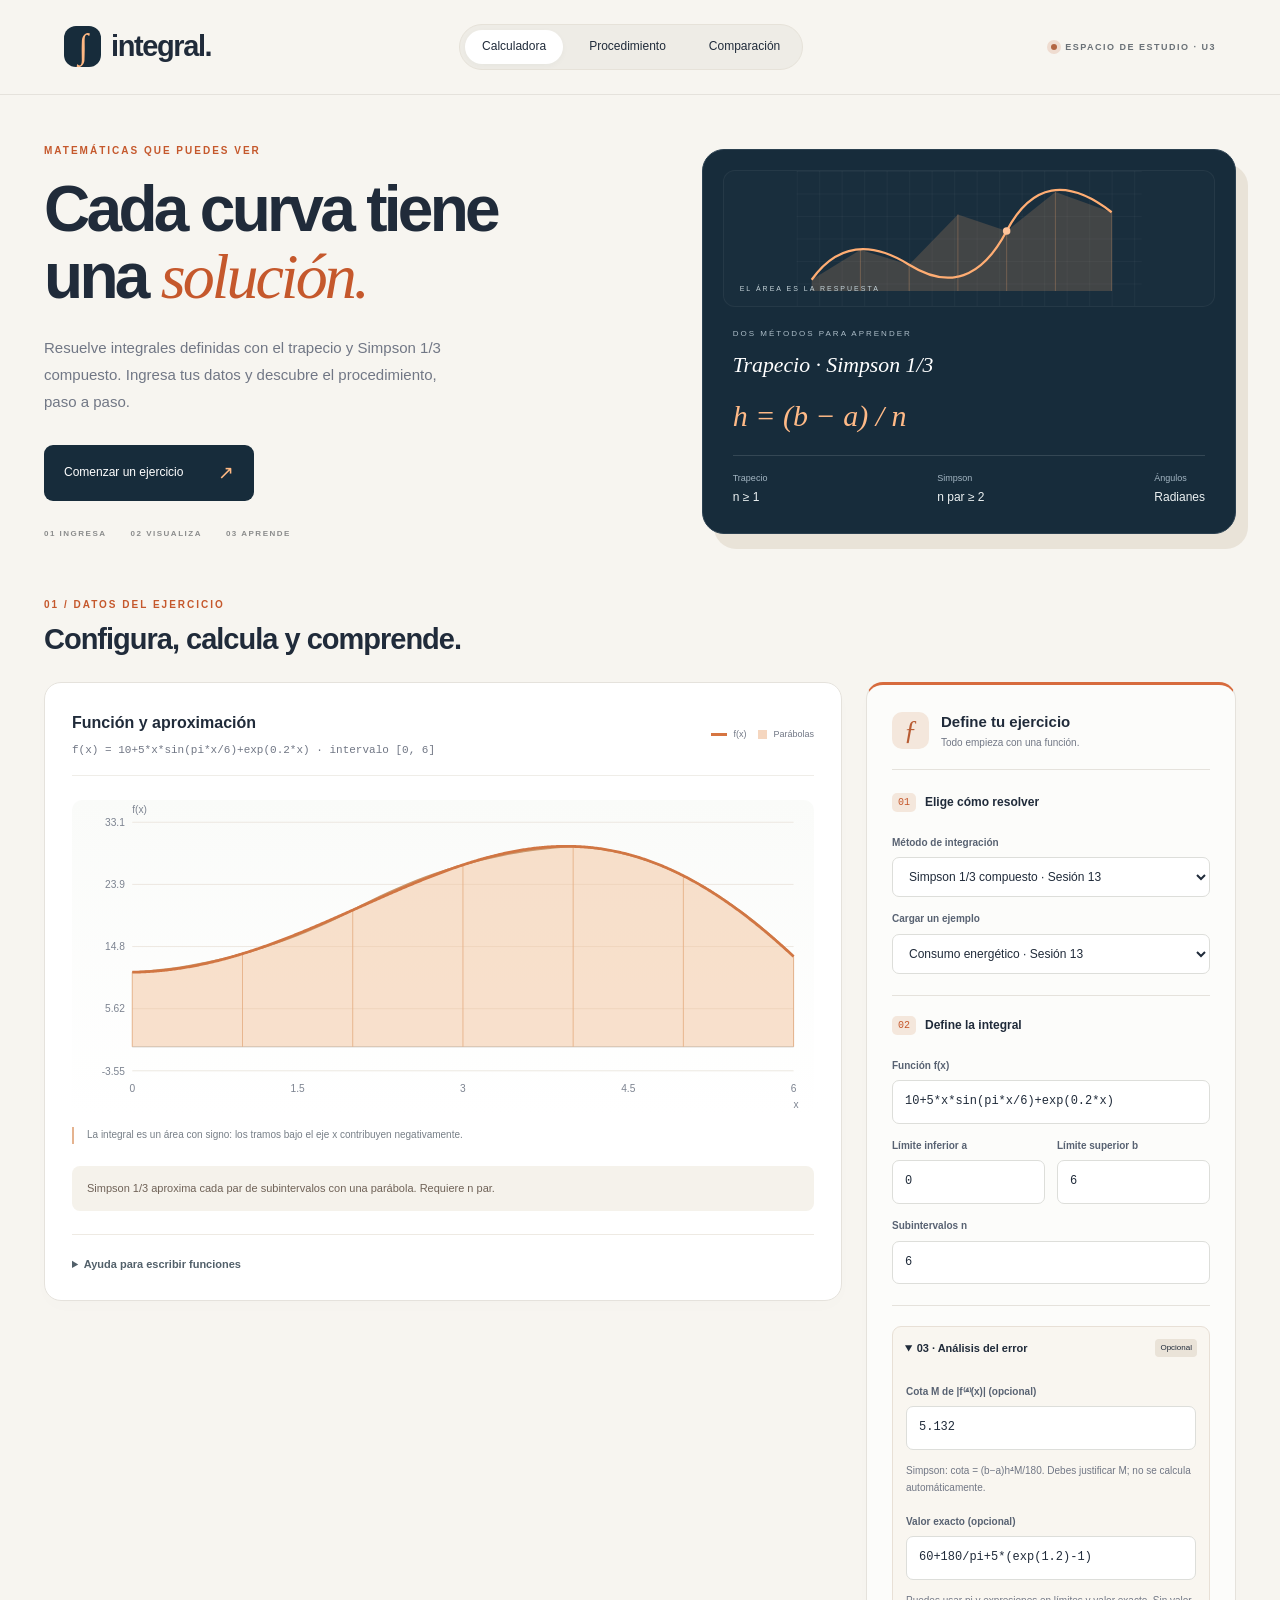
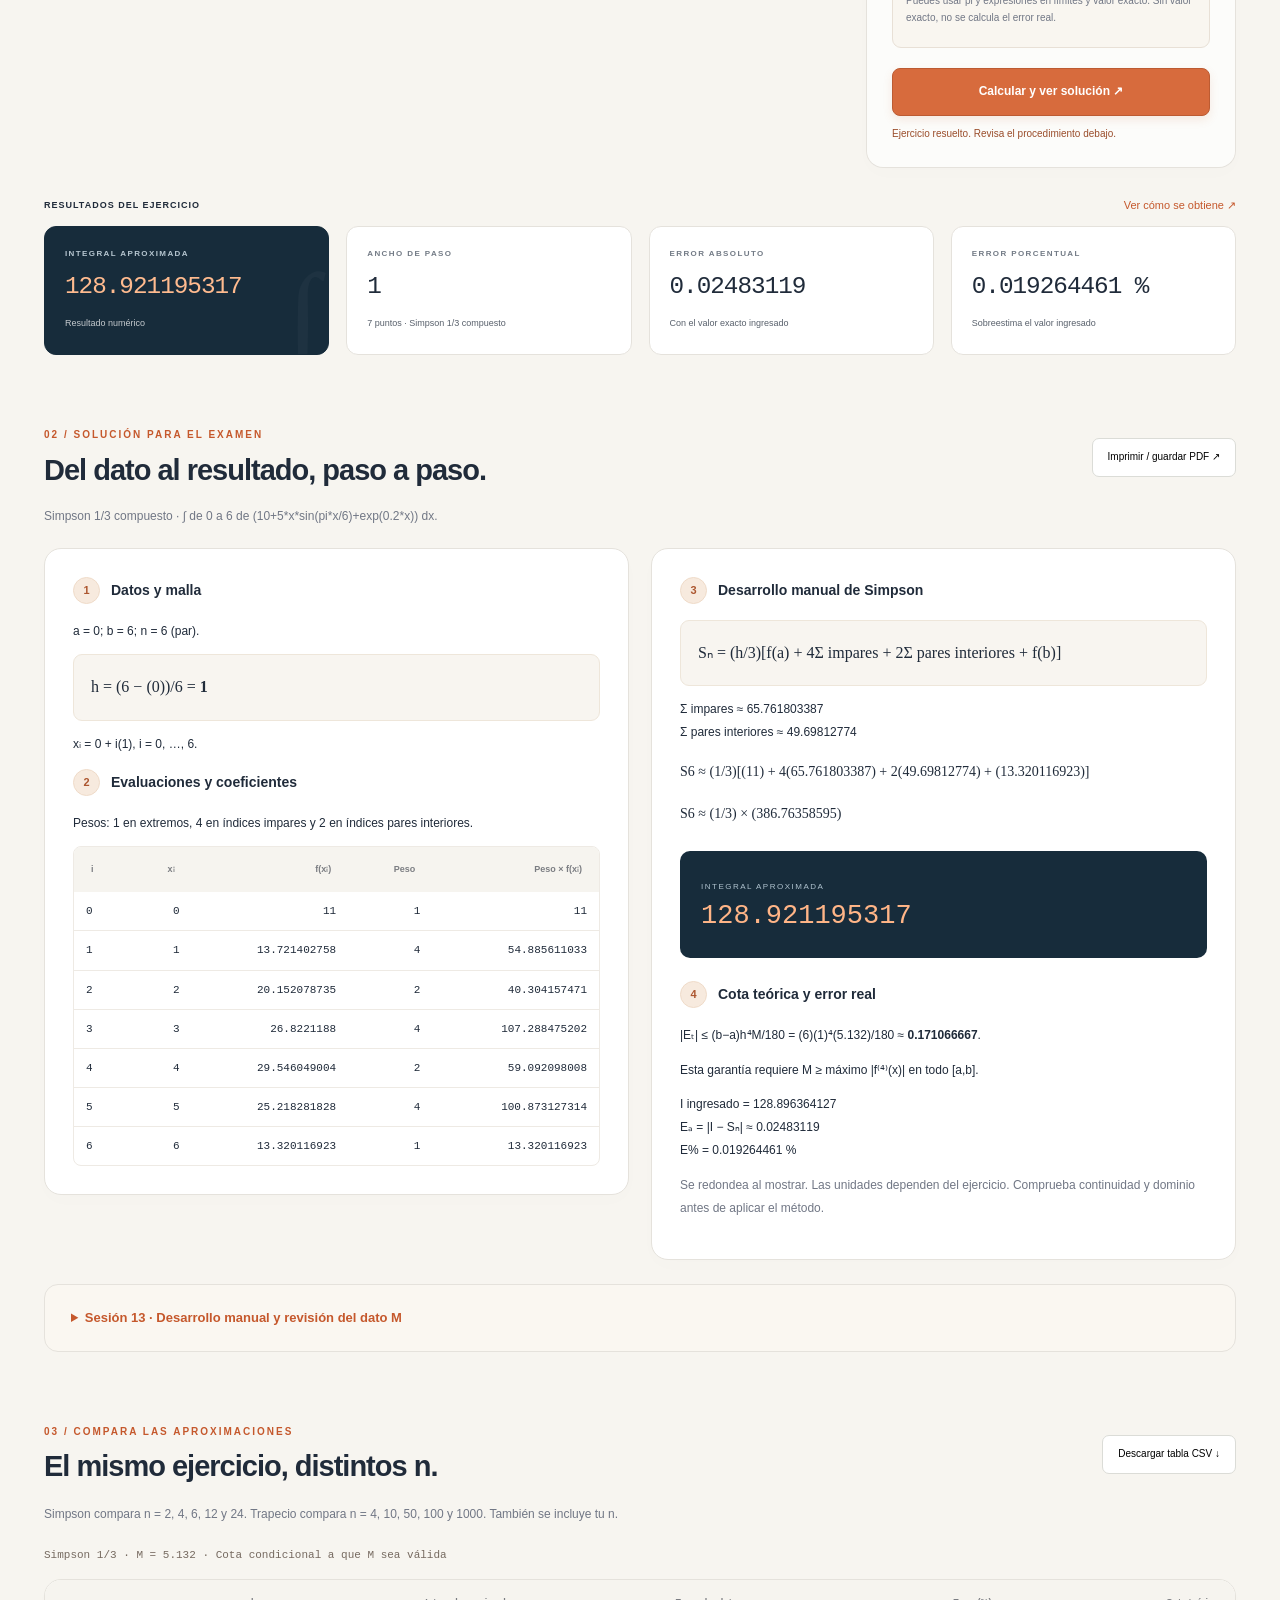
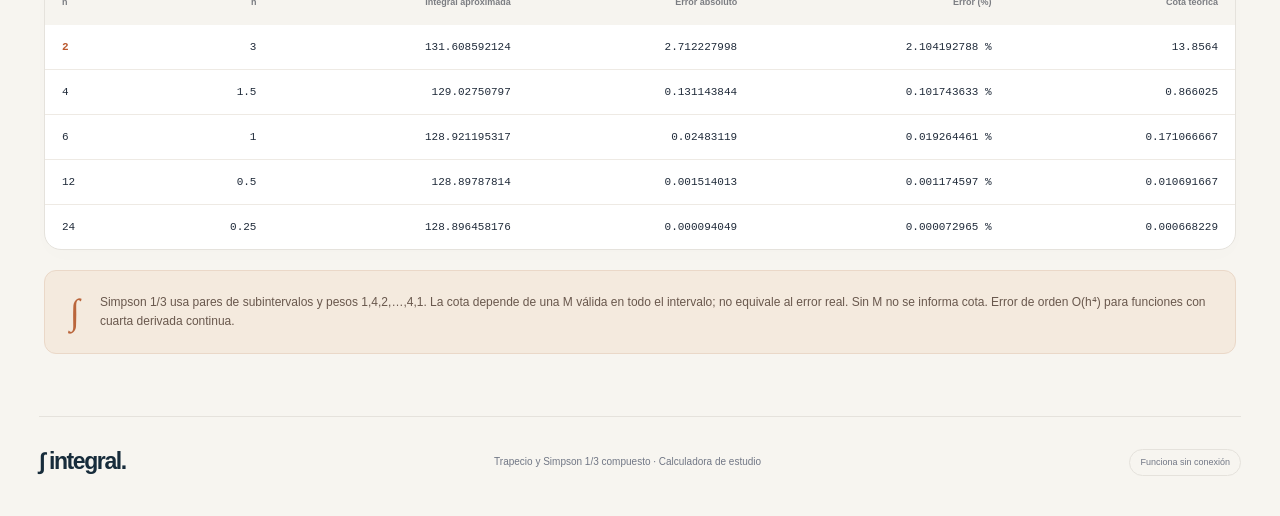
==== commit 693ee703: "Organizar formulario y mejorar lectura del procedimiento" ====
--- a/index.html
+++ b/index.html
@@ -1,7 +1,7 @@
 <!DOCTYPE html><html lang="es"><head><meta charset="UTF-8"><meta name="viewport" content="width=device-width,initial-scale=1"><title>Integral · Calculadora para examen</title><link rel="stylesheet" href="styles.css"><script src="app.js" defer></script></head><body>
 <header class="top"><a class="brand" href="#"><span class="brand-icon">∫</span> integral.</a><nav><a href="#laboratorio">Calculadora</a><a href="#desarrollo">Procedimiento</a><a href="#convergencia">Comparación</a></nav><span class="course"><i></i> ESPACIO DE ESTUDIO · U3</span></header><main>
 <section class="hero"><div><p class="eyebrow">MATEMÁTICAS QUE PUEDES VER</p><h1>Cada curva tiene<br>una <em>solución.</em></h1><p class="intro">Resuelve integrales definidas con el trapecio y Simpson 1/3 compuesto. Ingresa tus datos y descubre el procedimiento, paso a paso.</p><a class="hero-cta" href="#laboratorio">Comenzar un ejercicio <span>↗</span></a><div class="hero-caption"><span>01 INGRESA</span><span>02 VISUALIZA</span><span>03 APRENDE</span></div></div><aside class="formula-card"><div class="orbit-art" aria-hidden="true"><svg viewBox="0 0 460 180"><defs><pattern id="grid" width="30" height="30" patternUnits="userSpaceOnUse"><path d="M 30 0 L 0 0 0 30" fill="none" stroke="#ffffff" stroke-opacity=".08"/></pattern></defs><rect width="460" height="180" fill="url(#grid)"/><path d="M20 145L85 105L150 125L215 58L280 80L345 28L420 55L420 160L20 160Z" fill="#faad6e" fill-opacity=".18"/><path d="M20 145Q70 75 150 125T280 80T420 55" stroke="#ffad73" stroke-width="3" fill="none"/><path d="M85 105V160M150 125V160M215 58V160M280 80V160M345 28V160M420 55V160" stroke="#ffad73" stroke-opacity=".35"/><circle cx="280" cy="80" r="5" fill="#ffc49b"/></svg><span>EL ÁREA ES LA RESPUESTA</span></div><p>DOS MÉTODOS PARA APRENDER</p><div class="equation">Trapecio · Simpson 1/3</div><div class="integral">h = (b − a) / n</div><div class="formula-foot"><span>Trapecio <b>n ≥ 1</b></span><span>Simpson <b>n par ≥ 2</b></span><span>Ángulos <b>Radianes</b></span></div></aside></section>
-<section id="laboratorio"><div class="section-heading"><div><p class="eyebrow">01 / DATOS DEL EJERCICIO</p><h2>Tu próximo ejercicio empieza aquí.</h2></div></div><div class="lab-grid"><article class="chart-card"><div class="chart-top"><div><h3 id="chart-title">Función y aproximación</h3><p id="chart-description"></p></div><div class="legend"><span class="line-key"></span>f(x)<span class="fill-key"></span><span id="shape-label">Parábolas</span></div></div><svg id="chart" viewBox="0 0 800 340" role="img" aria-label="Función y aproximación por trapecios"></svg><p class="chart-note" id="chart-note">La integral es un área con signo: los tramos bajo el eje x contribuyen negativamente.</p><div class="syntax"><h3>Cómo escribir tu función</h3><p>Usa <b>x</b> o <b>t</b>; multiplicación con <b>*</b> y potencias con <b>^</b>. Ejemplos: <code>x^2 + 1</code>, <code>1/x</code>, <code>exp(x)</code>, <code>sqrt(1+x^2)</code>.</p><p>Funciones: sin, sen, cos, tan, exp, ln, log (natural), sqrt, abs. Constantes: pi, e. Decimales con punto. Escribe <code>2*x</code> en lugar de 2x.</p></div></article><aside class="controls"><div class="control-header"><span class="control-icon">ƒ</span><div><h3>Define tu ejercicio</h3><p>Todo empieza con una función.</p></div></div><form id="calculator"><label for="method">Método de integración</label><select id="method"><option value="simpson">Simpson 1/3 compuesto · Sesión 13</option><option value="trapecio">Trapecio · Sesión 12</option></select><label for="example">Cargar un ejemplo</label><select id="example"><option value="energy">Consumo energético · Sesión 13</option><option value="server">Servidor de la guía</option><option value="polynomial">Polinomio: x² + 1</option><option value="reciprocal">Recíproca: 1/x</option><option value="exponential">Exponencial: eˣ</option><option value="guide">Ejercicio: 1/√(1+x²)</option><option value="sine">Seno: sin(x)</option></select><label for="function">Función f(x)</label><input id="function" class="field" value="10+5*sin(pi*x/4)+exp(0.15*x)" required spellcheck="false"><div class="field-row"><div><label for="a">Límite inferior a</label><input id="a" class="field" value="0" required></div><div><label for="b">Límite superior b</label><input id="b" class="field" value="12" required></div></div><label for="n">Subintervalos n</label><input id="n" class="field" type="number" min="1" max="10000" step="1" value="4" required><div id="bound-fields"><label for="bound">Cota M de |f⁽⁴⁾(x)| (opcional)</label><input id="bound" class="field" value="5.132" placeholder="Una cota válida en todo [a,b]"><p class="muted">Simpson: cota = (b−a)h⁴M/180. Debes justificar M; no se calcula automáticamente.</p></div><label for="exact">Valor exacto (opcional)</label><input id="exact" class="field" value="120+40/pi+(exp(1.8)-1)/0.15" placeholder="Ej.: 8/3 o dejar vacío"><p class="muted">Puedes usar pi y expresiones en límites y valor exacto. Sin valor exacto, no se calcula el error real.</p><button class="primary" type="submit">Calcular y ver solución ↗</button><p id="message" class="message" role="status" aria-live="polite"></p></form></aside></div><div id="results" class="stats" aria-live="polite"><article><span>INTEGRAL APROXIMADA</span><strong id="approx"></strong><small>Resultado numérico</small></article><article><span>ANCHO DE PASO</span><strong id="step"></strong><small id="points"></small></article><article><span>ERROR ABSOLUTO</span><strong id="absolute"></strong><small>Con el valor exacto ingresado</small></article><article><span>ERROR PORCENTUAL</span><strong id="percent"></strong><small id="direction"></small></article></div></section>
-<section id="desarrollo"><div class="section-heading"><div><p class="eyebrow">02 / SOLUCIÓN PARA EL EXAMEN</p><h2>El procedimiento, paso a paso.</h2></div><button id="print" class="secondary">Imprimir / guardar PDF ↗</button></div><div id="solution"></div><details class="guide-note"><summary>Sesión 13 · Desarrollo manual y revisión del dato M</summary><div id="energy-manual"></div></details></section>
-<section id="convergencia"><div class="section-heading"><div><p class="eyebrow">03 / COMPARA LAS APROXIMACIONES</p><h2>El mismo ejercicio, distintos n.</h2></div><button id="export" class="secondary">Descargar tabla CSV ↓</button></div><p class="section-intro">Simpson compara n = 2, 4, 6, 12 y 24. Trapecio compara n = 4, 10, 50, 100 y 1000. También se incluye tu n.</p><article class="convergence-card"><div class="table-scroll"><table><thead><tr><th>n</th><th>h</th><th>Integral aproximada</th><th>Error absoluto</th><th>Error (%)</th><th>Cota teórica</th></tr></thead><tbody id="convergence-table"></tbody></table></div></article><div class="conclusion"><span>∫</span><p id="conclusion"></p></div></section></main><footer><a class="brand" href="#">∫ integral.</a><p>Trapecio y Simpson 1/3 compuesto · Calculadora de estudio</p><span>Funciona sin conexión</span></footer></body></html>
+<section id="laboratorio"><div class="section-heading"><div><p class="eyebrow">01 / DATOS DEL EJERCICIO</p><h2>Configura, calcula y comprende.</h2></div></div><div class="lab-grid"><article class="chart-card"><div class="chart-top"><div><h3 id="chart-title">Función y aproximación</h3><p id="chart-description"></p></div><div class="legend"><span class="line-key"></span>f(x)<span class="fill-key"></span><span id="shape-label">Parábolas</span></div></div><svg id="chart" viewBox="0 0 800 340" role="img" aria-label="Función y aproximación por trapecios"></svg><p class="chart-note" id="chart-note">La integral es un área con signo: los tramos bajo el eje x contribuyen negativamente.</p><p id="method-description" class="method-description"></p><details class="syntax"><summary>Ayuda para escribir funciones</summary><h3>Cómo escribir tu función</h3><p>Usa <b>x</b> o <b>t</b>; multiplicación con <b>*</b> y potencias con <b>^</b>. Ejemplos: <code>x^2 + 1</code>, <code>1/x</code>, <code>exp(x)</code>, <code>sqrt(1+x^2)</code>.</p><p>Funciones: sin, sen, cos, tan, exp, ln, log (natural), sqrt, abs. Constantes: pi, e. Decimales con punto. Escribe <code>2*x</code> en lugar de 2x.</p></details></article><aside class="controls"><div class="control-header"><span class="control-icon">ƒ</span><div><h3>Define tu ejercicio</h3><p>Todo empieza con una función.</p></div></div><form id="calculator" novalidate><fieldset class="form-group"><legend><span>01</span> Elige cómo resolver</legend><label for="method">Método de integración</label><select id="method"><option value="simpson">Simpson 1/3 compuesto · Sesión 13</option><option value="trapecio">Trapecio · Sesión 12</option></select><label for="example">Cargar un ejemplo</label><select id="example"><option value="energy">Consumo energético · Sesión 13</option><option value="server">Servidor de la guía</option><option value="polynomial">Polinomio: x² + 1</option><option value="reciprocal">Recíproca: 1/x</option><option value="exponential">Exponencial: eˣ</option><option value="guide">Ejercicio: 1/√(1+x²)</option><option value="sine">Seno: sin(x)</option></select></fieldset><fieldset class="form-group"><legend><span>02</span> Define la integral</legend><label for="function">Función f(x)</label><input id="function" class="field" value="10+5*x*sin(pi*x/6)+exp(0.2*x)" required spellcheck="false"><div class="field-row"><div><label for="a">Límite inferior a</label><input id="a" class="field" value="0" required></div><div><label for="b">Límite superior b</label><input id="b" class="field" value="6" required></div></div><label for="n">Subintervalos n</label><input id="n" class="field" type="number" min="2" max="10000" step="2" value="6" required></fieldset><details class="optional-fields" open><summary>03 · Análisis del error <small>Opcional</small></summary><div class="optional-content"><div id="bound-fields"><label for="bound">Cota M de |f⁽⁴⁾(x)| (opcional)</label><input id="bound" class="field" value="5.132" placeholder="Una cota válida en todo [a,b]"><p class="muted">Simpson: cota = (b−a)h⁴M/180. Debes justificar M; no se calcula automáticamente.</p></div><label for="exact">Valor exacto (opcional)</label><input id="exact" class="field" value="60+180/pi+5*(exp(1.2)-1)" placeholder="Ej.: 8/3 o dejar vacío"><p class="muted">Puedes usar pi y expresiones en límites y valor exacto. Sin valor exacto, no se calcula el error real.</p></div></details><div class="submit-area"><button class="primary" type="submit">Calcular y ver solución ↗</button><p id="message" class="message" role="status" aria-live="polite"></p></div></form></aside></div><div class="result-heading"><span>RESULTADOS DEL EJERCICIO</span><a href="#desarrollo">Ver cómo se obtiene ↗</a></div><div id="results" class="stats" aria-live="polite"><article><span>INTEGRAL APROXIMADA</span><strong id="approx"></strong><small>Resultado numérico</small></article><article><span>ANCHO DE PASO</span><strong id="step"></strong><small id="points"></small></article><article><span>ERROR ABSOLUTO</span><strong id="absolute"></strong><small>Con el valor exacto ingresado</small></article><article><span>ERROR PORCENTUAL</span><strong id="percent"></strong><small id="direction"></small></article></div></section>
+<section id="desarrollo"><div class="section-heading"><div><p class="eyebrow">02 / SOLUCIÓN PARA EL EXAMEN</p><h2>Del dato al resultado, paso a paso.</h2></div><button id="print" class="secondary">Imprimir / guardar PDF ↗</button></div><div id="solution"></div><details class="guide-note"><summary>Sesión 13 · Desarrollo manual y revisión del dato M</summary><div id="energy-manual"></div></details></section>
+<section id="convergencia"><div class="section-heading"><div><p class="eyebrow">03 / COMPARA LAS APROXIMACIONES</p><h2>El mismo ejercicio, distintos n.</h2></div><button id="export" class="secondary">Descargar tabla CSV ↓</button></div><p class="section-intro">Simpson compara n = 2, 4, 6, 12 y 24. Trapecio compara n = 4, 10, 50, 100 y 1000. También se incluye tu n.</p><div id="comparison-meta" class="comparison-meta"></div><article class="convergence-card"><div class="table-scroll"><table><thead><tr><th>n</th><th>h</th><th>Integral aproximada</th><th>Error absoluto</th><th>Error (%)</th><th>Cota teórica</th></tr></thead><tbody id="convergence-table"></tbody></table></div></article><div class="conclusion"><span>∫</span><p id="conclusion"></p></div></section></main><footer><a class="brand" href="#">∫ integral.</a><p>Trapecio y Simpson 1/3 compuesto · Calculadora de estudio</p><span>Funciona sin conexión</span></footer></body></html>
 
--- a/styles.css
+++ b/styles.css
@@ -1,2 +1,4 @@
 :root{--ink:#202b3a;--muted:#717785;--teal:#c5582c;--lime:#ffbc8a;--bg:#f7f5f0;--line:#e5e2dc;--navy:#172c3b;--orange:#d76b3d}*{box-sizing:border-box}html{scroll-behavior:smooth;scroll-padding-top:35px}body{margin:0;background:var(--bg);color:var(--ink);font:15px/1.65 'Segoe UI',Arial,sans-serif}a{color:inherit;text-decoration:none}button,input,select{font:inherit}button,a,input,select{touch-action:manipulation}button{cursor:pointer}button:focus-visible,a:focus-visible,input:focus-visible,select:focus-visible{outline:3px solid #d48157;outline-offset:4px}::selection{background:#f4c8a7;color:#172c3b}.top{max-width:1440px;padding:23px 5%;margin:auto;display:flex;justify-content:space-between;align-items:center;border-bottom:1px solid var(--line)}.brand{font-size:29px;font-weight:750;letter-spacing:-1.4px;display:flex;align-items:center;gap:10px}.brand-icon{background:var(--navy);color:#ffb883;display:grid;place-items:center;width:37px;height:41px;border-radius:12px;font:35px Georgia,serif}.top nav{display:flex;gap:9px;font-size:12px;background:#eeece6;border:1px solid #e6e2d9;padding:5px;border-radius:40px}.top nav a{padding:7px 17px;border-radius:30px;transition:background .2s}.top nav a:first-child{background:white;box-shadow:0 2px 6px #21324009}.top nav a:hover{background:#fff}.course{font-size:9px;font-weight:650;letter-spacing:1.5px;color:#6a7177;display:flex;gap:8px;align-items:center}.course i{width:6px;height:6px;border-radius:50%;background:#b26542;box-shadow:0 0 0 4px #efdcd0}main{max-width:1290px;margin:auto;padding:0 44px}.hero{display:grid;grid-template-columns:1.1fr 1fr;gap:70px;align-items:center;padding:65px 0 62px;margin-bottom:12px}.eyebrow{font-size:10px;letter-spacing:2px;font-weight:750;color:var(--teal);margin:0 0 17px}h1{font-size:clamp(44px,5.5vw,77px);font-weight:650;line-height:1.04;letter-spacing:-3.7px;margin:0 0 24px}h1 em{font-family:Georgia,'Times New Roman',serif;color:var(--teal);font-weight:400;letter-spacing:-3px}.intro{font-size:15px;line-height:1.8;color:var(--muted);max-width:415px}.hero-cta{display:inline-flex;align-items:center;gap:35px;background:var(--navy);color:#fff;border-radius:9px;padding:12px 20px;font-size:12px;margin-top:15px;transition:transform .2s,background .2s}.hero-cta:hover{background:#294657;transform:translateY(-2px)}.hero-cta span{font-size:19px;color:#ffb983}.hero-caption{display:flex;gap:24px;margin-top:26px;font-size:8px;font-weight:700;letter-spacing:1.5px;color:#8b8c8c}.formula-card{padding:23px 30px 25px;background:var(--navy);border:1px solid #2b4050;color:#fff;border-radius:22px;box-shadow:12px 15px 0 #e9e3d8;transform:rotate(1deg);position:relative}.orbit-art{position:relative;border-radius:12px;overflow:hidden;background:#ffffff03;margin:-3px -10px 20px;border:1px solid #ffffff0d}.orbit-art svg{width:100%;height:160px;display:block}.orbit-art span{position:absolute;bottom:11px;left:16px;font-size:7px;letter-spacing:2px;color:#c4d2d8}.formula-card>p{font-size:8px;letter-spacing:2px;color:#acbdc8;margin:15px 0 8px}.equation{font:italic clamp(16px,1.7vw,23px)/1.6 Georgia,serif}.integral{font:italic 30px Georgia,serif;color:#ffba87;margin:16px 0 22px}.formula-foot{display:flex;justify-content:space-between;border-top:1px solid #ffffff20;padding-top:15px;color:#a4b6c3;font-size:9px}.formula-foot b{display:block;color:#edf2f3;font-size:12px;font-weight:500;margin-top:3px}section{margin-bottom:62px}.section-heading{display:flex;align-items:center;justify-content:space-between;gap:20px;margin-bottom:24px}.section-heading .eyebrow{margin-bottom:8px}h2{font-size:29px;font-weight:600;letter-spacing:-1px;line-height:1.25;margin:0}h3{font-size:15px;margin:0;font-weight:650}.lab-grid{display:grid;grid-template-columns:minmax(0,1fr) 350px;gap:22px;align-items:start}.chart-card,.controls,.paper,.convergence-card{border:1px solid var(--line);border-radius:17px;background:#fff;box-shadow:0 6px 20px #233c4a03;min-width:0}.chart-card{padding:25px}.chart-top{display:flex;justify-content:space-between;gap:15px;align-items:center;padding-bottom:15px;border-bottom:1px solid #efede8}.chart-top h3{font-size:16px}.chart-top p{font:11px/1.6 Consolas,monospace;color:var(--muted);max-width:400px;overflow-wrap:anywhere;margin:6px 0 0}.legend{display:flex;align-items:center;gap:6px;font-size:9px;white-space:nowrap;color:var(--muted)}.line-key{height:3px;width:16px;background:#d67541}.fill-key{height:9px;width:9px;background:#f5d6bf;margin-left:6px}#chart{display:block;width:100%;margin:24px 0 12px;background:linear-gradient(#fafbf9,#fff);border-radius:10px}svg text{font:11px 'Segoe UI',sans-serif;fill:#7c8390}.chart-note{font-size:10px;color:#777f87;padding-left:13px;border-left:2px solid #e5b38f;margin:0 0 5px}.syntax{border-top:1px solid #eeeae3;margin-top:23px;padding-top:20px}.syntax h3{font-size:12px}.syntax p{font-size:11px;color:var(--muted);line-height:1.9;margin:9px 0}code{font:11px Consolas,monospace;background:#f5f0e9;border:1px solid #eee4d9;border-radius:4px;padding:2px 5px;color:#9c542f}.controls{padding:22px;background:#fcfcfa;border-top:3px solid var(--orange)}.control-header{display:flex;gap:12px;align-items:center;border-bottom:1px solid var(--line);padding:0 0 17px;margin-bottom:16px}.control-icon{display:grid;place-items:center;width:37px;height:37px;background:#f4e7dc;color:#b85c33;font:italic 27px Georgia,serif;border-radius:10px}.control-header h3{font-size:15px}.control-header p{margin:1px 0 0;font-size:10px;color:var(--muted)}.controls label{display:block;font-size:10px;font-weight:650;margin:14px 0 6px;color:#586272}.field,select{width:100%;min-width:0;background:#fff;border:1px solid #dddeda;border-radius:7px;padding:11px 12px;color:var(--ink);font-size:12px;transition:border .2s,box-shadow .2s}.field{font-family:Consolas,'Courier New',monospace}.field:hover,select:hover{border-color:#bba38f}.field:focus,select:focus{outline:none;border-color:#c67b52;box-shadow:0 0 0 3px #cf805213}.field-row{display:grid;grid-template-columns:1fr 1fr;gap:12px}.muted{font-size:11px;color:var(--muted)}.controls .muted{line-height:1.7;margin:12px 0 18px}.primary{width:100%;background:var(--orange);color:white;border:1px solid #bc5b32;border-radius:8px;padding:13px 15px;font-size:12px;font-weight:650;box-shadow:0 4px 10px #cb6b3520;transition:transform .2s,background .2s}.primary:hover{background:#be582f;transform:translateY(-1px)}.message{font-size:10px;line-height:1.6;color:#9a4d2b;margin:10px 0 0;min-height:16px}.stats{display:grid;grid-template-columns:repeat(4,minmax(0,1fr));gap:17px;margin-top:21px}.stats article{border:1px solid var(--line);border-radius:12px;padding:20px;background:#fff;position:relative;overflow:hidden}.stats article:first-child{background:var(--navy);color:white;border-color:var(--navy)}.stats article:first-child:after{content:'∫';position:absolute;right:9px;bottom:-32px;font:120px Georgia,serif;color:#ffffff08}.stats span{display:block;font-size:8px;letter-spacing:1.4px;font-weight:650;color:#737b86}.stats article:first-child span{color:#b6c6d0}.stats strong{display:block;font:500 clamp(19px,2vw,27px)/1.4 Consolas,monospace;letter-spacing:-1px;margin:10px 0 5px;overflow-wrap:anywhere}.stats article:first-child strong{color:#ffbb8f}.stats article>small{font-size:9px;opacity:.75}.section-intro{font-size:12px;color:var(--muted);margin:-5px 0 21px}.secondary{padding:10px 15px;background:#fff;border:1px solid #dbdcd7;border-radius:7px;font-size:10px;white-space:nowrap;transition:background .2s}.secondary:hover{background:#eee8de}.manual-grid{display:grid;grid-template-columns:minmax(0,1fr) minmax(0,1fr);gap:22px}.paper{padding:27px}.paper p{font-size:12px;line-height:1.9}.step-title{display:flex;align-items:center;gap:11px;margin-bottom:16px}.step-title>span{display:grid;place-items:center;flex-shrink:0;width:27px;height:27px;background:#f7eade;color:#ac562f;border:1px solid #efdbc9;border-radius:50%;font-size:11px;font-weight:bold}.step-title h3{font-size:14px}.math-box{padding:17px;background:#f8f5f0;border:1px solid #eee6da;border-radius:9px;font:16px/1.9 Georgia,serif;overflow-wrap:anywhere}.calculation{font:14px/2 Georgia,serif!important;overflow-wrap:anywhere}.answer{margin:23px 0;background:var(--navy);border-radius:10px;padding:21px;color:#fff}.answer>span{font-size:8px;letter-spacing:1.5px;color:#afc2ce}.answer strong{display:block;font:27px/1.5 Consolas,monospace;color:#ffb587;overflow-wrap:anywhere}.table-scroll,.solution-table{overflow:auto}.solution-table{max-height:440px;border:1px solid #eeeae4;border-radius:8px}.solution-table th{position:sticky;top:0;z-index:1}table{border-collapse:collapse;width:100%;font-size:11px;font-variant-numeric:tabular-nums;white-space:nowrap}th{background:#f6f4ef;color:#7b7d82;padding:15px 17px;text-align:right;font-size:9px;font-weight:600}td{padding:13px 17px;border-bottom:1px solid #eeeae4;text-align:right;font-family:Consolas,monospace}th:first-child,td:first-child{text-align:left}tbody tr:last-child td{border:0}tbody tr:hover{background:#fcf4eb}.paper td{padding:10px 12px}.convergence-card{overflow:hidden}.convergence-card tbody tr:first-child td:first-child{color:#bb5a30;font-weight:bold}.conclusion{display:flex;align-items:center;gap:20px;border:1px solid #ead8c8;background:#f4eade;border-radius:12px;padding:20px 25px;margin-top:20px}.conclusion>span{font:36px Georgia,serif;color:#ba663c}.conclusion p{font-size:12px;color:#69584d;margin:0}.stale{opacity:.4;filter:grayscale(.6)}footer{max-width:1202px;margin:auto;padding:26px 0 35px;border-top:1px solid var(--line);display:flex;justify-content:space-between;align-items:center;gap:20px;font-size:10px;color:var(--muted)}footer .brand{font-size:23px;color:var(--navy)}footer>span{padding:5px 10px;border:1px solid var(--line);border-radius:20px;font-size:9px}#desarrollo,#convergencia{padding-top:10px}.hero>div{animation:arrive .65s ease both}.formula-card{animation:card-arrive .85s ease both}.lab-grid{animation:arrive .8s .1s ease both}@keyframes arrive{from{opacity:0;transform:translateY(14px)}to{opacity:1;transform:translateY(0)}}@keyframes card-arrive{from{opacity:0;transform:rotate(0) translateY(20px)}to{opacity:1;transform:rotate(1deg) translateY(0)}}@media(min-width:1050px){.chart-card{position:sticky;top:25px}}@media(max-width:1050px){.course{display:none}.hero{gap:30px}.lab-grid{grid-template-columns:minmax(0,1fr) 315px}.stats{grid-template-columns:repeat(2,minmax(0,1fr))}footer{margin:0 40px}.formula-card{padding:20px}}@media(max-width:800px){.top{padding:18px 22px}.top nav{gap:0}.top nav a{padding:6px 11px;font-size:10px}main{padding:0 24px}.hero{gap:26px;padding:40px 0 45px}h1{font-size:48px;letter-spacing:-2px}.hero-caption{gap:12px;font-size:7px}.orbit-art svg{height:115px}.formula-card{padding:18px}.equation{font-size:15px}.formula-foot{font-size:8px}.formula-foot b{font-size:10px}.lab-grid{grid-template-columns:1fr}.controls{order:-1}#calculator{display:grid;grid-template-columns:1fr 1fr;gap:0 18px}#calculator>label,#calculator>input,#calculator>select,#calculator>.field-row,#calculator>.muted,#calculator>.primary,#calculator>.message{grid-column:1/-1}.controls{padding:24px}.manual-grid{grid-template-columns:1fr}h2{font-size:26px}section{margin-bottom:45px}.chart-top{flex-wrap:wrap}.hero-cta{gap:16px;padding:10px 15px}}@media(max-width:580px){main{padding:0 17px}.top{padding:16px 17px}.brand{font-size:25px}.brand-icon{width:30px;height:34px;font-size:28px}.top nav a{padding:5px 8px;font-size:9px}.hero{grid-template-columns:1fr;gap:30px;padding-top:32px}.hero h1{font-size:56px;letter-spacing:-2.5px}.hero .intro{max-width:100%;font-size:14px}.hero-caption{gap:24px}.formula-card{transform:none;margin:0 7px 5px 0;padding:23px}.orbit-art svg{height:135px}.equation{font-size:21px}.integral{font-size:29px}.formula-foot{font-size:9px}.formula-foot b{font-size:12px}.section-heading{align-items:flex-start;gap:13px;flex-wrap:wrap}.section-heading h2{font-size:25px}.eyebrow{font-size:8px;letter-spacing:1.6px}.chart-card{padding:17px}.chart-top h3{font-size:14px}.stats{gap:10px}.stats article{padding:16px 12px}.stats strong{font-size:20px}.stats span{font-size:7px;letter-spacing:.8px}.stats article>small{font-size:8px}.paper{padding:20px}.answer strong{font-size:24px}.conclusion{padding:17px;gap:13px}footer{margin:0 18px;flex-wrap:wrap;gap:10px}footer p{order:3;width:100%;margin:0}.orbit-art{margin-bottom:15px}}@media(prefers-reduced-motion:reduce){html{scroll-behavior:auto}*,*:before,*:after{animation:none!important;transition:none!important}}@media print{body{background:white;color:#111;font-size:11px}main{max-width:none;padding:0}.top,.hero-cta,.hero-caption,.controls,.secondary,.syntax,footer,.orbit-art{display:none}.hero{padding:0;gap:20px;grid-template-columns:1fr 1fr;margin:0 0 18px}.hero h1{font-size:30px}.hero .eyebrow{margin-bottom:8px}.hero .intro{font-size:10px}.formula-card{transform:none;box-shadow:none;background:#f4f0e8;color:#111;padding:15px}.formula-card>p,.formula-foot,.formula-foot b,.integral{color:#111}.equation{font-size:15px}.integral{font-size:22px;margin:10px 0}.lab-grid{display:block;animation:none}.chart-card{position:static;max-width:650px;margin:auto;box-shadow:none}#chart{margin:5px 0}.stats{grid-template-columns:repeat(4,minmax(0,1fr));gap:8px}.stats article,.stats article:first-child{background:#fff;color:#111;padding:10px}.stats strong,.stats article:first-child strong{font-size:15px;color:#111}.stats article:first-child span{color:#555}.stats span{font-size:7px}.manual-grid{grid-template-columns:1fr 1fr;gap:12px}.paper{padding:14px;box-shadow:none}.solution-table{max-height:none;overflow:visible}.solution-table th{position:static}.answer{background:#f4eee6;color:#111}.answer strong,.answer>span{color:#111}.answer strong{font-size:21px}.paper p{font-size:10px}.math-box{font-size:13px}h2{font-size:23px}section{margin-bottom:22px}#convergencia{break-before:page}article,.stats,.conclusion{break-inside:avoid}.formula-card,.hero>div{animation:none}}
 .guide-note{margin-top:24px;background:#fff;border:1px solid var(--line);border-radius:14px;padding:20px 24px}.guide-note summary{cursor:pointer;font-weight:650;color:var(--teal)}.guide-note p{font-size:13px;line-height:1.9}.guide-note h3{margin-top:22px}.validation-note{border-left:3px solid #c5582c;padding-left:12px;color:#96391e}#bound-fields{grid-column:1/-1}@media print{details.guide-note{break-before:page}details.guide-note>div{display:block!important}}
+/* Organización de la calculadora */
+.form-group{border:0;border-bottom:1px solid var(--line);padding:0 0 21px;margin:0 0 20px;min-width:0}.form-group legend{font-size:12px;font-weight:700;padding:0 0 8px;display:flex;align-items:center;gap:9px}.form-group legend span{font:10px Consolas,monospace;color:var(--teal);background:#f4e7dc;padding:4px 6px;border-radius:5px}.optional-fields{border:1px solid #e8e0d6;border-radius:9px;background:#f9f6f0;margin-top:0}.optional-fields summary{cursor:pointer;padding:12px;font-size:11px;font-weight:650}.optional-fields summary small{float:right;font-size:8px;font-weight:400;background:#eae3d8;padding:2px 5px;border-radius:4px}.optional-content{padding:0 13px 3px}.optional-content .muted{font-size:10px}.submit-area{margin-top:20px}.controls{padding:25px}.control-header{margin-bottom:23px}.lab-grid{grid-template-columns:minmax(0,1fr) 370px;gap:24px}.result-heading{display:flex;justify-content:space-between;align-items:center;margin:28px 0 12px;font-size:9px;font-weight:700;letter-spacing:1px}.result-heading a{font-weight:500;letter-spacing:0;color:var(--teal);font-size:11px}.stats{margin-top:0}.chart-card{padding:27px}.method-description{padding:13px 15px;background:#f5f2eb;border-radius:8px;color:#6f6257;font-size:11px;line-height:1.8;margin-top:22px}.syntax summary{cursor:pointer;font-size:11px;font-weight:650;color:#52606a}.syntax h3{display:none}.comparison-meta{font:11px/1.7 Consolas,monospace;color:#766a60;margin:0 0 14px}.manual-grid{align-items:start}.paper{padding:28px}.step-title{margin-top:13px}.step-title:first-child{margin-top:0}.paper .answer{margin:23px 0}.guide-note{padding:22px 26px;background:#faf7f1}.guide-note summary{font-size:13px}.hero{padding-top:48px;padding-bottom:45px}.hero h1{font-size:clamp(44px,5vw,68px)}.formula-card{transform:none;animation:arrive .7s ease both}.orbit-art svg{height:135px}#calculator{display:block}#convergencia .section-intro{max-width:720px;line-height:1.8}.stats strong{font-size:clamp(18px,1.9vw,25px)}@media(max-width:1000px){.lab-grid{grid-template-columns:minmax(0,1fr) 320px}.controls{padding:20px}}@media(max-width:800px){.lab-grid{grid-template-columns:1fr}.controls{order:-1}.chart-card{position:static}.result-heading{gap:12px}.form-group{margin-bottom:17px;padding-bottom:18px}}@media print{.result-heading a,.syntax,.method-description,.controls{display:none}.guide-note{background:white}.lab-grid{display:block}.chart-card{padding:12px}}
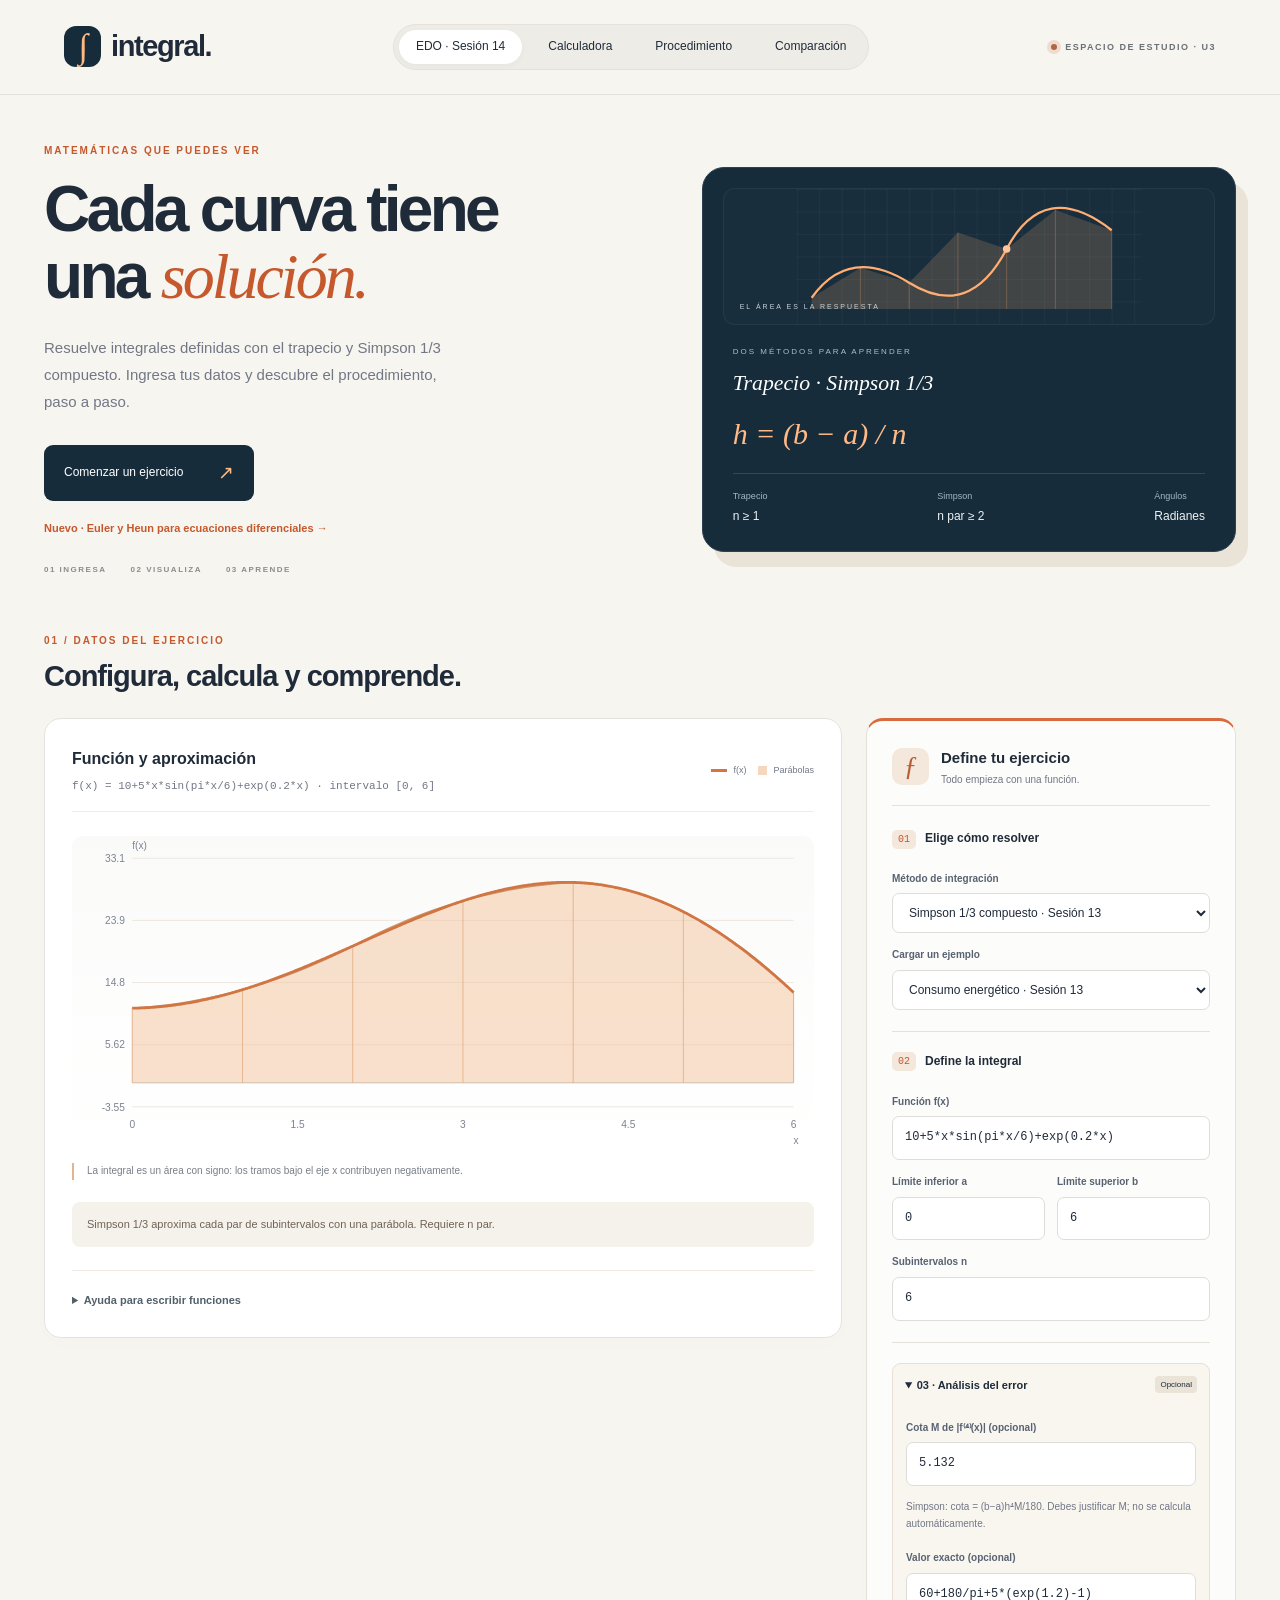
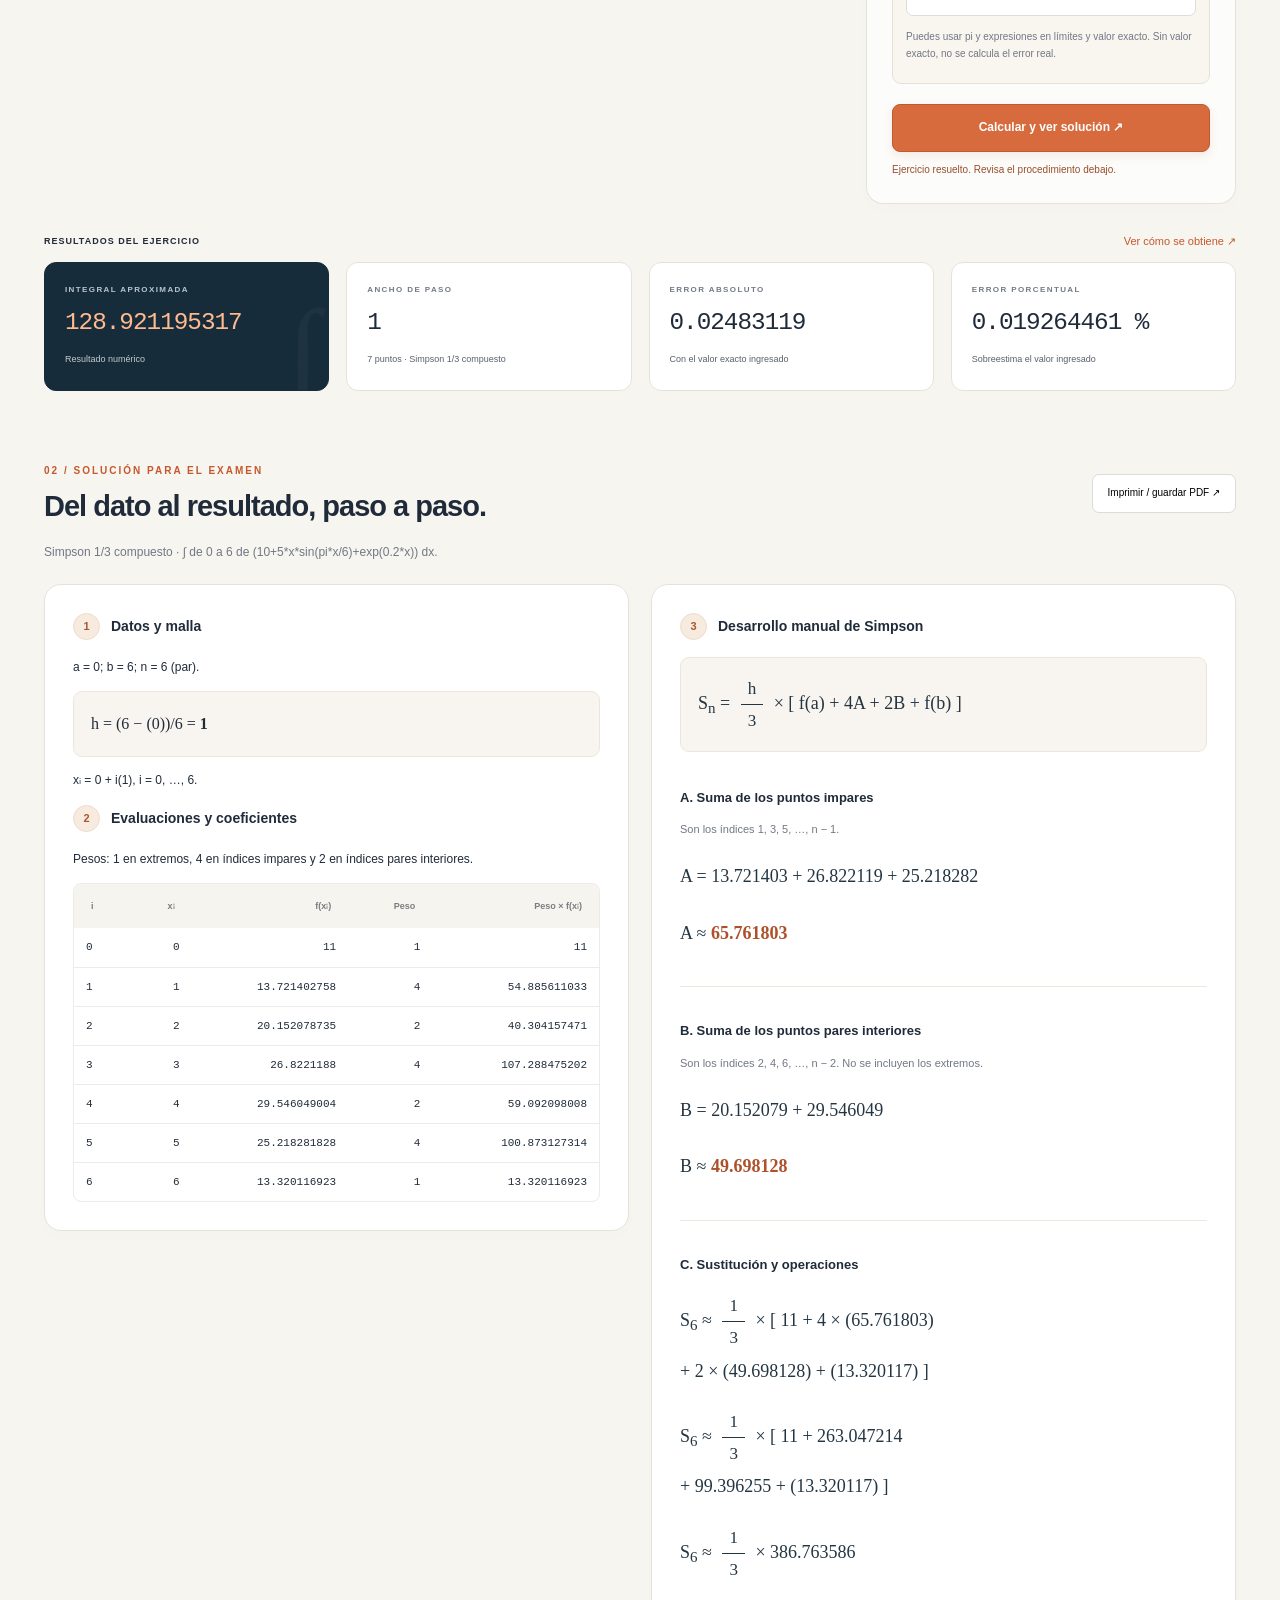
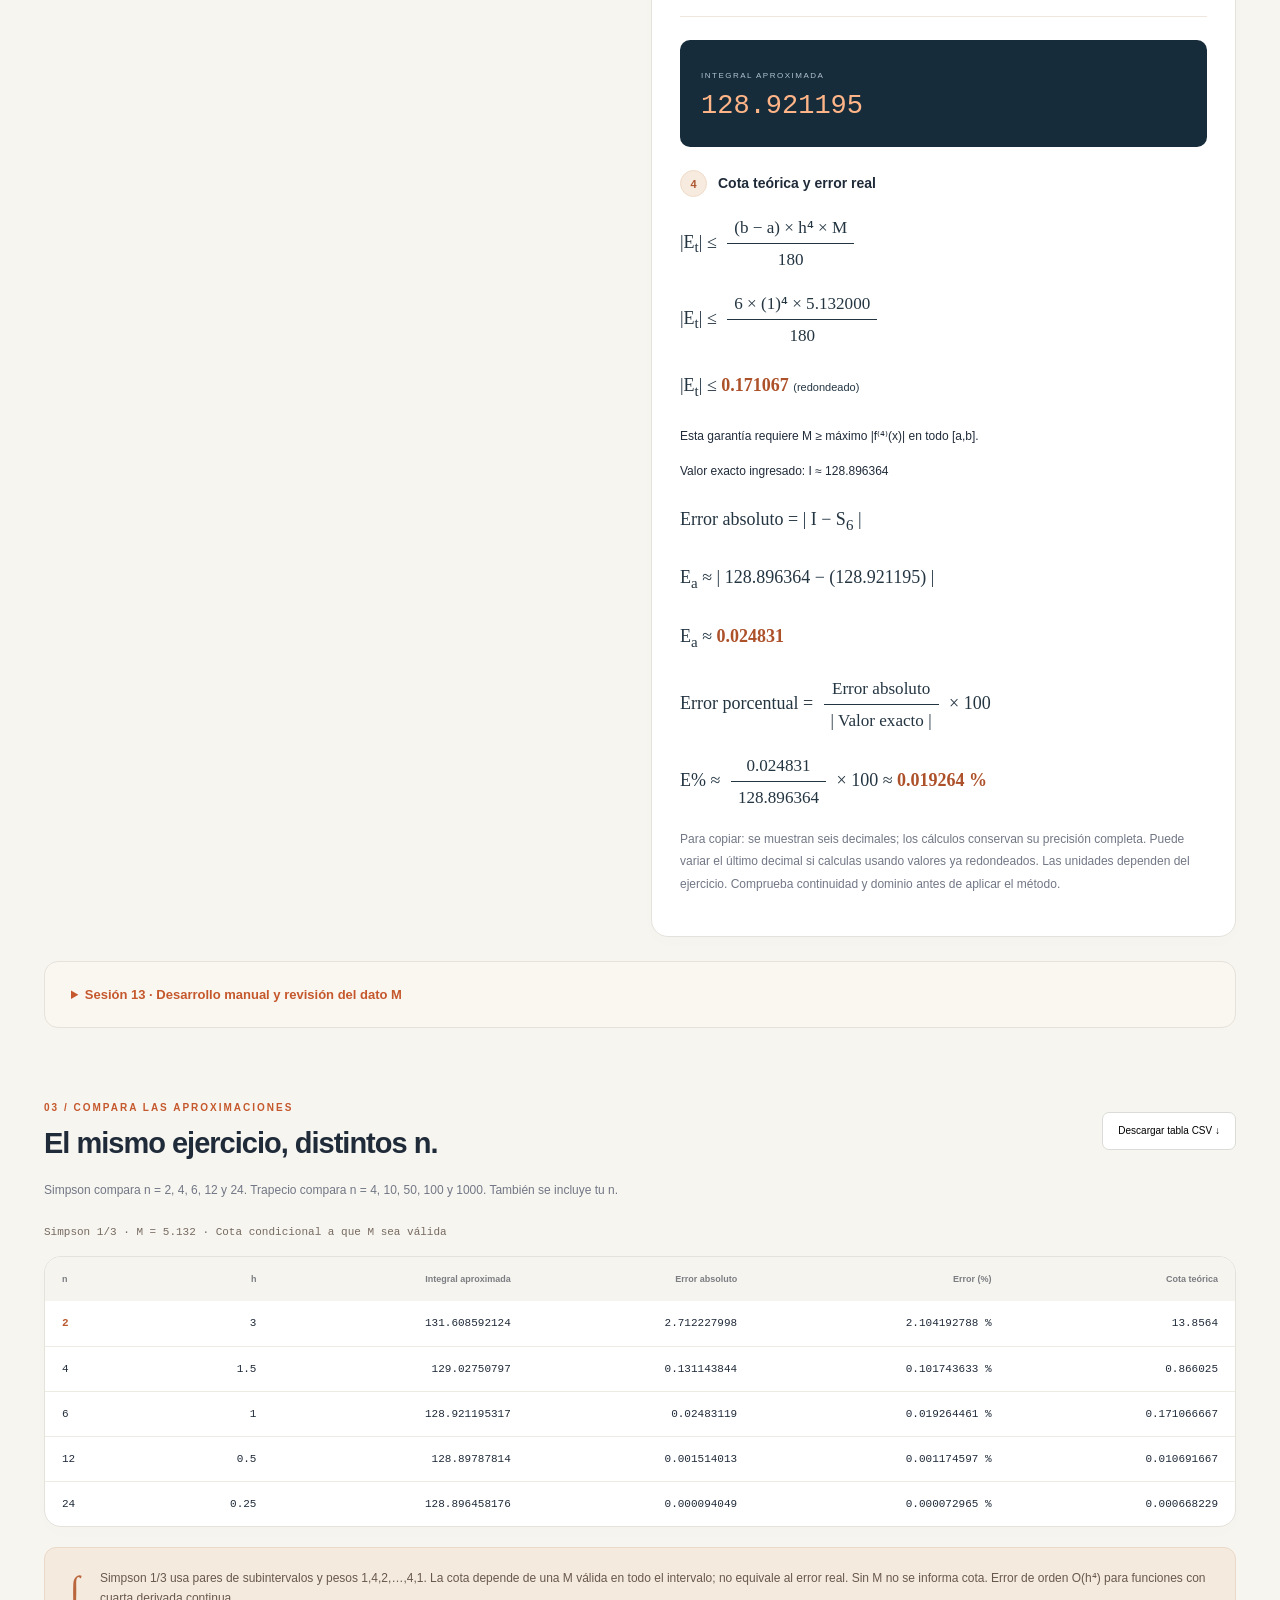
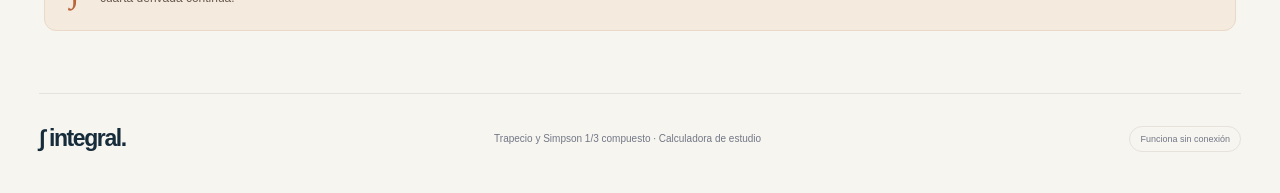
==== commit 81ab4521: "Agregar calculadora general de Euler y Heun para sesion 14" ====
--- a/index.html
+++ b/index.html
@@ -1,6 +1,6 @@
 <!DOCTYPE html><html lang="es"><head><meta charset="UTF-8"><meta name="viewport" content="width=device-width,initial-scale=1"><title>Integral · Calculadora para examen</title><link rel="stylesheet" href="styles.css"><script src="app.js" defer></script></head><body>
-<header class="top"><a class="brand" href="#"><span class="brand-icon">∫</span> integral.</a><nav><a href="#laboratorio">Calculadora</a><a href="#desarrollo">Procedimiento</a><a href="#convergencia">Comparación</a></nav><span class="course"><i></i> ESPACIO DE ESTUDIO · U3</span></header><main>
-<section class="hero"><div><p class="eyebrow">MATEMÁTICAS QUE PUEDES VER</p><h1>Cada curva tiene<br>una <em>solución.</em></h1><p class="intro">Resuelve integrales definidas con el trapecio y Simpson 1/3 compuesto. Ingresa tus datos y descubre el procedimiento, paso a paso.</p><a class="hero-cta" href="#laboratorio">Comenzar un ejercicio <span>↗</span></a><div class="hero-caption"><span>01 INGRESA</span><span>02 VISUALIZA</span><span>03 APRENDE</span></div></div><aside class="formula-card"><div class="orbit-art" aria-hidden="true"><svg viewBox="0 0 460 180"><defs><pattern id="grid" width="30" height="30" patternUnits="userSpaceOnUse"><path d="M 30 0 L 0 0 0 30" fill="none" stroke="#ffffff" stroke-opacity=".08"/></pattern></defs><rect width="460" height="180" fill="url(#grid)"/><path d="M20 145L85 105L150 125L215 58L280 80L345 28L420 55L420 160L20 160Z" fill="#faad6e" fill-opacity=".18"/><path d="M20 145Q70 75 150 125T280 80T420 55" stroke="#ffad73" stroke-width="3" fill="none"/><path d="M85 105V160M150 125V160M215 58V160M280 80V160M345 28V160M420 55V160" stroke="#ffad73" stroke-opacity=".35"/><circle cx="280" cy="80" r="5" fill="#ffc49b"/></svg><span>EL ÁREA ES LA RESPUESTA</span></div><p>DOS MÉTODOS PARA APRENDER</p><div class="equation">Trapecio · Simpson 1/3</div><div class="integral">h = (b − a) / n</div><div class="formula-foot"><span>Trapecio <b>n ≥ 1</b></span><span>Simpson <b>n par ≥ 2</b></span><span>Ángulos <b>Radianes</b></span></div></aside></section>
+<header class="top"><a class="brand" href="#"><span class="brand-icon">∫</span> integral.</a><nav><a href="edo.html">EDO · Sesión 14</a><a href="#laboratorio">Calculadora</a><a href="#desarrollo">Procedimiento</a><a href="#convergencia">Comparación</a></nav><span class="course"><i></i> ESPACIO DE ESTUDIO · U3</span></header><main>
+<section class="hero"><div><p class="eyebrow">MATEMÁTICAS QUE PUEDES VER</p><h1>Cada curva tiene<br>una <em>solución.</em></h1><p class="intro">Resuelve integrales definidas con el trapecio y Simpson 1/3 compuesto. Ingresa tus datos y descubre el procedimiento, paso a paso.</p><a class="hero-cta" href="#laboratorio">Comenzar un ejercicio <span>↗</span></a><a class="ode-promo" href="edo.html">Nuevo · Euler y Heun para ecuaciones diferenciales →</a><div class="hero-caption"><span>01 INGRESA</span><span>02 VISUALIZA</span><span>03 APRENDE</span></div></div><aside class="formula-card"><div class="orbit-art" aria-hidden="true"><svg viewBox="0 0 460 180"><defs><pattern id="grid" width="30" height="30" patternUnits="userSpaceOnUse"><path d="M 30 0 L 0 0 0 30" fill="none" stroke="#ffffff" stroke-opacity=".08"/></pattern></defs><rect width="460" height="180" fill="url(#grid)"/><path d="M20 145L85 105L150 125L215 58L280 80L345 28L420 55L420 160L20 160Z" fill="#faad6e" fill-opacity=".18"/><path d="M20 145Q70 75 150 125T280 80T420 55" stroke="#ffad73" stroke-width="3" fill="none"/><path d="M85 105V160M150 125V160M215 58V160M280 80V160M345 28V160M420 55V160" stroke="#ffad73" stroke-opacity=".35"/><circle cx="280" cy="80" r="5" fill="#ffc49b"/></svg><span>EL ÁREA ES LA RESPUESTA</span></div><p>DOS MÉTODOS PARA APRENDER</p><div class="equation">Trapecio · Simpson 1/3</div><div class="integral">h = (b − a) / n</div><div class="formula-foot"><span>Trapecio <b>n ≥ 1</b></span><span>Simpson <b>n par ≥ 2</b></span><span>Ángulos <b>Radianes</b></span></div></aside></section>
 <section id="laboratorio"><div class="section-heading"><div><p class="eyebrow">01 / DATOS DEL EJERCICIO</p><h2>Configura, calcula y comprende.</h2></div></div><div class="lab-grid"><article class="chart-card"><div class="chart-top"><div><h3 id="chart-title">Función y aproximación</h3><p id="chart-description"></p></div><div class="legend"><span class="line-key"></span>f(x)<span class="fill-key"></span><span id="shape-label">Parábolas</span></div></div><svg id="chart" viewBox="0 0 800 340" role="img" aria-label="Función y aproximación por trapecios"></svg><p class="chart-note" id="chart-note">La integral es un área con signo: los tramos bajo el eje x contribuyen negativamente.</p><p id="method-description" class="method-description"></p><details class="syntax"><summary>Ayuda para escribir funciones</summary><h3>Cómo escribir tu función</h3><p>Usa <b>x</b> o <b>t</b>; multiplicación con <b>*</b> y potencias con <b>^</b>. Ejemplos: <code>x^2 + 1</code>, <code>1/x</code>, <code>exp(x)</code>, <code>sqrt(1+x^2)</code>.</p><p>Funciones: sin, sen, cos, tan, exp, ln, log (natural), sqrt, abs. Constantes: pi, e. Decimales con punto. Escribe <code>2*x</code> en lugar de 2x.</p></details></article><aside class="controls"><div class="control-header"><span class="control-icon">ƒ</span><div><h3>Define tu ejercicio</h3><p>Todo empieza con una función.</p></div></div><form id="calculator" novalidate><fieldset class="form-group"><legend><span>01</span> Elige cómo resolver</legend><label for="method">Método de integración</label><select id="method"><option value="simpson">Simpson 1/3 compuesto · Sesión 13</option><option value="trapecio">Trapecio · Sesión 12</option></select><label for="example">Cargar un ejemplo</label><select id="example"><option value="energy">Consumo energético · Sesión 13</option><option value="server">Servidor de la guía</option><option value="polynomial">Polinomio: x² + 1</option><option value="reciprocal">Recíproca: 1/x</option><option value="exponential">Exponencial: eˣ</option><option value="guide">Ejercicio: 1/√(1+x²)</option><option value="sine">Seno: sin(x)</option></select></fieldset><fieldset class="form-group"><legend><span>02</span> Define la integral</legend><label for="function">Función f(x)</label><input id="function" class="field" value="10+5*x*sin(pi*x/6)+exp(0.2*x)" required spellcheck="false"><div class="field-row"><div><label for="a">Límite inferior a</label><input id="a" class="field" value="0" required></div><div><label for="b">Límite superior b</label><input id="b" class="field" value="6" required></div></div><label for="n">Subintervalos n</label><input id="n" class="field" type="number" min="2" max="10000" step="2" value="6" required></fieldset><details class="optional-fields" open><summary>03 · Análisis del error <small>Opcional</small></summary><div class="optional-content"><div id="bound-fields"><label for="bound">Cota M de |f⁽⁴⁾(x)| (opcional)</label><input id="bound" class="field" value="5.132" placeholder="Una cota válida en todo [a,b]"><p class="muted">Simpson: cota = (b−a)h⁴M/180. Debes justificar M; no se calcula automáticamente.</p></div><label for="exact">Valor exacto (opcional)</label><input id="exact" class="field" value="60+180/pi+5*(exp(1.2)-1)" placeholder="Ej.: 8/3 o dejar vacío"><p class="muted">Puedes usar pi y expresiones en límites y valor exacto. Sin valor exacto, no se calcula el error real.</p></div></details><div class="submit-area"><button class="primary" type="submit">Calcular y ver solución ↗</button><p id="message" class="message" role="status" aria-live="polite"></p></div></form></aside></div><div class="result-heading"><span>RESULTADOS DEL EJERCICIO</span><a href="#desarrollo">Ver cómo se obtiene ↗</a></div><div id="results" class="stats" aria-live="polite"><article><span>INTEGRAL APROXIMADA</span><strong id="approx"></strong><small>Resultado numérico</small></article><article><span>ANCHO DE PASO</span><strong id="step"></strong><small id="points"></small></article><article><span>ERROR ABSOLUTO</span><strong id="absolute"></strong><small>Con el valor exacto ingresado</small></article><article><span>ERROR PORCENTUAL</span><strong id="percent"></strong><small id="direction"></small></article></div></section>
 <section id="desarrollo"><div class="section-heading"><div><p class="eyebrow">02 / SOLUCIÓN PARA EL EXAMEN</p><h2>Del dato al resultado, paso a paso.</h2></div><button id="print" class="secondary">Imprimir / guardar PDF ↗</button></div><div id="solution"></div><details class="guide-note"><summary>Sesión 13 · Desarrollo manual y revisión del dato M</summary><div id="energy-manual"></div></details></section>
 <section id="convergencia"><div class="section-heading"><div><p class="eyebrow">03 / COMPARA LAS APROXIMACIONES</p><h2>El mismo ejercicio, distintos n.</h2></div><button id="export" class="secondary">Descargar tabla CSV ↓</button></div><p class="section-intro">Simpson compara n = 2, 4, 6, 12 y 24. Trapecio compara n = 4, 10, 50, 100 y 1000. También se incluye tu n.</p><div id="comparison-meta" class="comparison-meta"></div><article class="convergence-card"><div class="table-scroll"><table><thead><tr><th>n</th><th>h</th><th>Integral aproximada</th><th>Error absoluto</th><th>Error (%)</th><th>Cota teórica</th></tr></thead><tbody id="convergence-table"></tbody></table></div></article><div class="conclusion"><span>∫</span><p id="conclusion"></p></div></section></main><footer><a class="brand" href="#">∫ integral.</a><p>Trapecio y Simpson 1/3 compuesto · Calculadora de estudio</p><span>Funciona sin conexión</span></footer></body></html>
--- a/styles.css
+++ b/styles.css
@@ -2,3 +2,5 @@
 .guide-note{margin-top:24px;background:#fff;border:1px solid var(--line);border-radius:14px;padding:20px 24px}.guide-note summary{cursor:pointer;font-weight:650;color:var(--teal)}.guide-note p{font-size:13px;line-height:1.9}.guide-note h3{margin-top:22px}.validation-note{border-left:3px solid #c5582c;padding-left:12px;color:#96391e}#bound-fields{grid-column:1/-1}@media print{details.guide-note{break-before:page}details.guide-note>div{display:block!important}}
 /* Organización de la calculadora */
 .form-group{border:0;border-bottom:1px solid var(--line);padding:0 0 21px;margin:0 0 20px;min-width:0}.form-group legend{font-size:12px;font-weight:700;padding:0 0 8px;display:flex;align-items:center;gap:9px}.form-group legend span{font:10px Consolas,monospace;color:var(--teal);background:#f4e7dc;padding:4px 6px;border-radius:5px}.optional-fields{border:1px solid #e8e0d6;border-radius:9px;background:#f9f6f0;margin-top:0}.optional-fields summary{cursor:pointer;padding:12px;font-size:11px;font-weight:650}.optional-fields summary small{float:right;font-size:8px;font-weight:400;background:#eae3d8;padding:2px 5px;border-radius:4px}.optional-content{padding:0 13px 3px}.optional-content .muted{font-size:10px}.submit-area{margin-top:20px}.controls{padding:25px}.control-header{margin-bottom:23px}.lab-grid{grid-template-columns:minmax(0,1fr) 370px;gap:24px}.result-heading{display:flex;justify-content:space-between;align-items:center;margin:28px 0 12px;font-size:9px;font-weight:700;letter-spacing:1px}.result-heading a{font-weight:500;letter-spacing:0;color:var(--teal);font-size:11px}.stats{margin-top:0}.chart-card{padding:27px}.method-description{padding:13px 15px;background:#f5f2eb;border-radius:8px;color:#6f6257;font-size:11px;line-height:1.8;margin-top:22px}.syntax summary{cursor:pointer;font-size:11px;font-weight:650;color:#52606a}.syntax h3{display:none}.comparison-meta{font:11px/1.7 Consolas,monospace;color:#766a60;margin:0 0 14px}.manual-grid{align-items:start}.paper{padding:28px}.step-title{margin-top:13px}.step-title:first-child{margin-top:0}.paper .answer{margin:23px 0}.guide-note{padding:22px 26px;background:#faf7f1}.guide-note summary{font-size:13px}.hero{padding-top:48px;padding-bottom:45px}.hero h1{font-size:clamp(44px,5vw,68px)}.formula-card{transform:none;animation:arrive .7s ease both}.orbit-art svg{height:135px}#calculator{display:block}#convergencia .section-intro{max-width:720px;line-height:1.8}.stats strong{font-size:clamp(18px,1.9vw,25px)}@media(max-width:1000px){.lab-grid{grid-template-columns:minmax(0,1fr) 320px}.controls{padding:20px}}@media(max-width:800px){.lab-grid{grid-template-columns:1fr}.controls{order:-1}.chart-card{position:static}.result-heading{gap:12px}.form-group{margin-bottom:17px;padding-bottom:18px}}@media print{.result-heading a,.syntax,.method-description,.controls{display:none}.guide-note{background:white}.lab-grid{display:block}.chart-card{padding:12px}}
+.fraction{display:inline-flex;flex-direction:column;vertical-align:middle;text-align:center;line-height:1.35;margin:0 6px;font-size:.95em}.fraction>span:first-child{border-bottom:1px solid currentColor;padding:2px 7px 4px}.fraction>span:last-child{padding:4px 7px 2px}.exam-equation{font:18px/2.2 'Cambria Math',Cambria,Georgia,serif;margin:17px 0;overflow-wrap:anywhere;color:#243542}.exam-equation b{color:#ad512a}.exam-step{border-bottom:1px solid #eee7dd;padding:10px 0 16px;margin:15px 0}.exam-step h4{font-size:13px;margin:8px 0}.exam-step p{font-size:11px;color:var(--muted)}.exam-help{background:#f4ede2;padding:13px 16px;border-radius:8px}.technical-proof{border-top:1px solid var(--line);margin-top:24px;padding-top:18px}.technical-proof summary{cursor:pointer;font-size:12px;font-weight:650}.guide-note .exam-equation{font-size:19px}.paper .exam-equation small{font:11px 'Segoe UI',sans-serif}@media(max-width:600px){.exam-equation,.guide-note .exam-equation{font-size:16px;line-height:2}.fraction{margin:0 3px}.paper{padding:18px}}@media print{.exam-equation{font-size:13px;line-height:1.9}.exam-step{break-inside:avoid}}
+.ode-promo{display:block;font-size:11px;color:var(--teal);margin-top:18px;font-weight:650}.ode-legend{display:flex;gap:20px;flex-wrap:wrap;font-size:11px;margin:15px 0 20px;color:#676c73}.euler-key{color:#c5582c}.heun-key{color:#246b83}#ode-chart{display:block;width:100%;margin-top:24px}.ode-table-block{margin:28px 0}.ode-table-block h3{margin-bottom:14px}.ode-work{margin:26px 0}.ode-step{border-bottom:1px solid var(--line);padding:16px 0}.ode-step summary{font-weight:650;cursor:pointer;color:#a3502e;font-size:13px}.ode-step .exam-equation{max-width:100%;font-size:18px}.ode-work>.answer{max-width:600px}.ode-page nav a[aria-current]{background:#fff}.ode-page .stats article{min-width:0}.ode-hero{margin-bottom:0}@media print{.ode-page .hero{display:none}.ode-page .controls,.ode-page .secondary{display:none}.ode-page .chart-card{position:static}.ode-step{break-inside:avoid}.ode-step>div,.ode-step>p{display:block!important}.ode-work{break-inside:auto}.ode-page .guide-note{display:none}.ode-table-block{break-inside:avoid}}
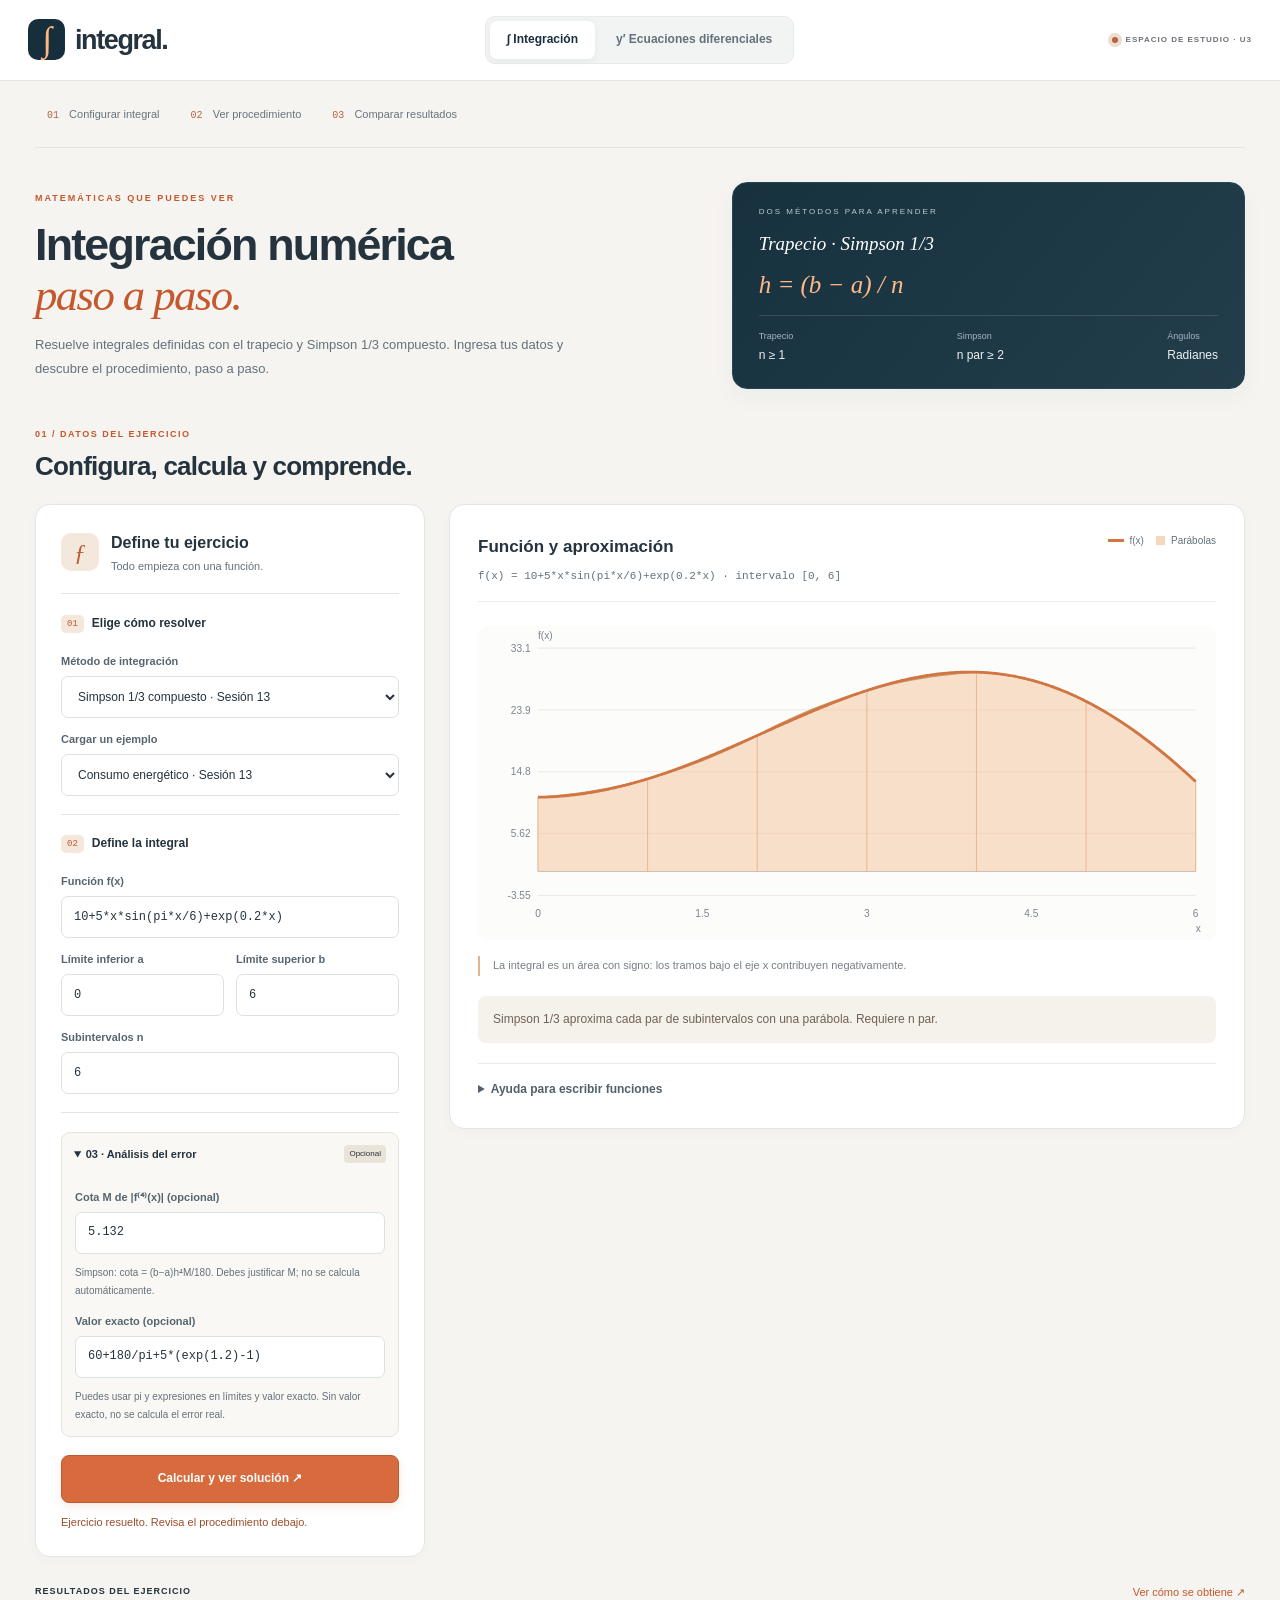
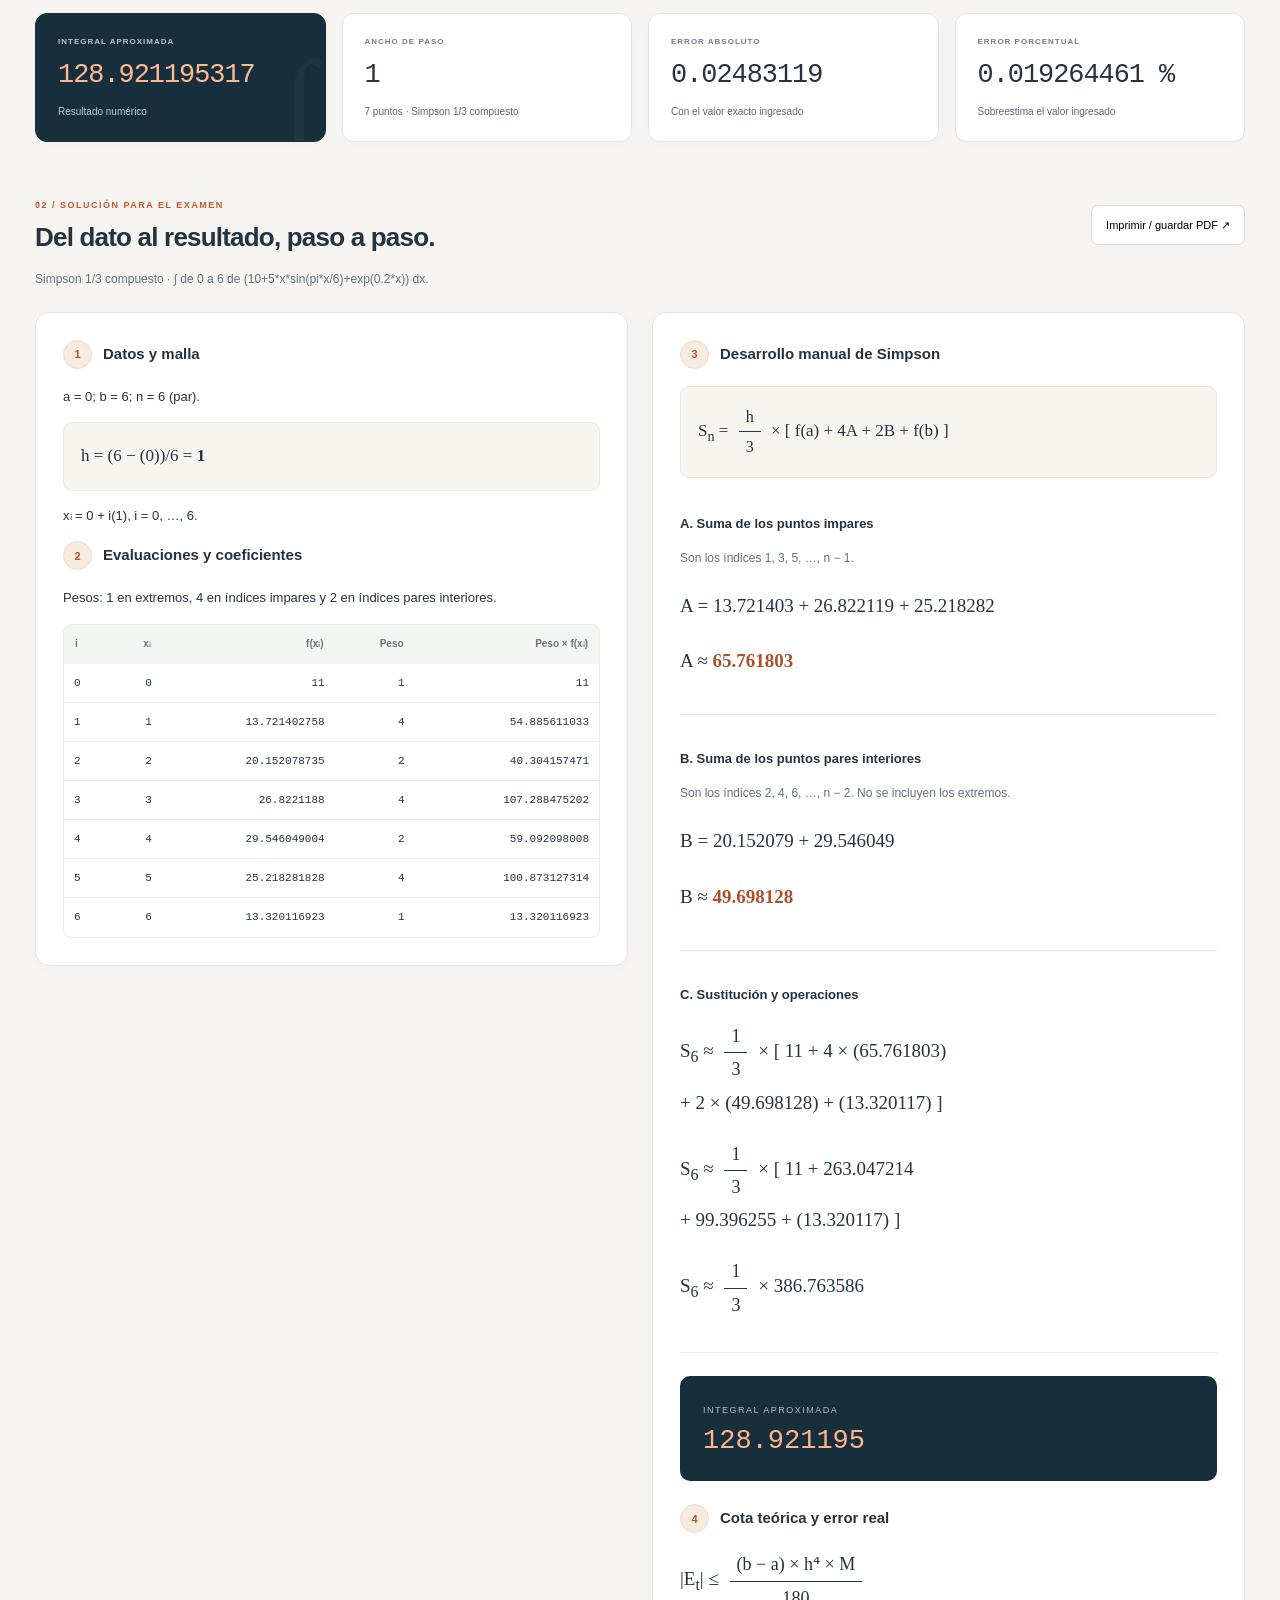
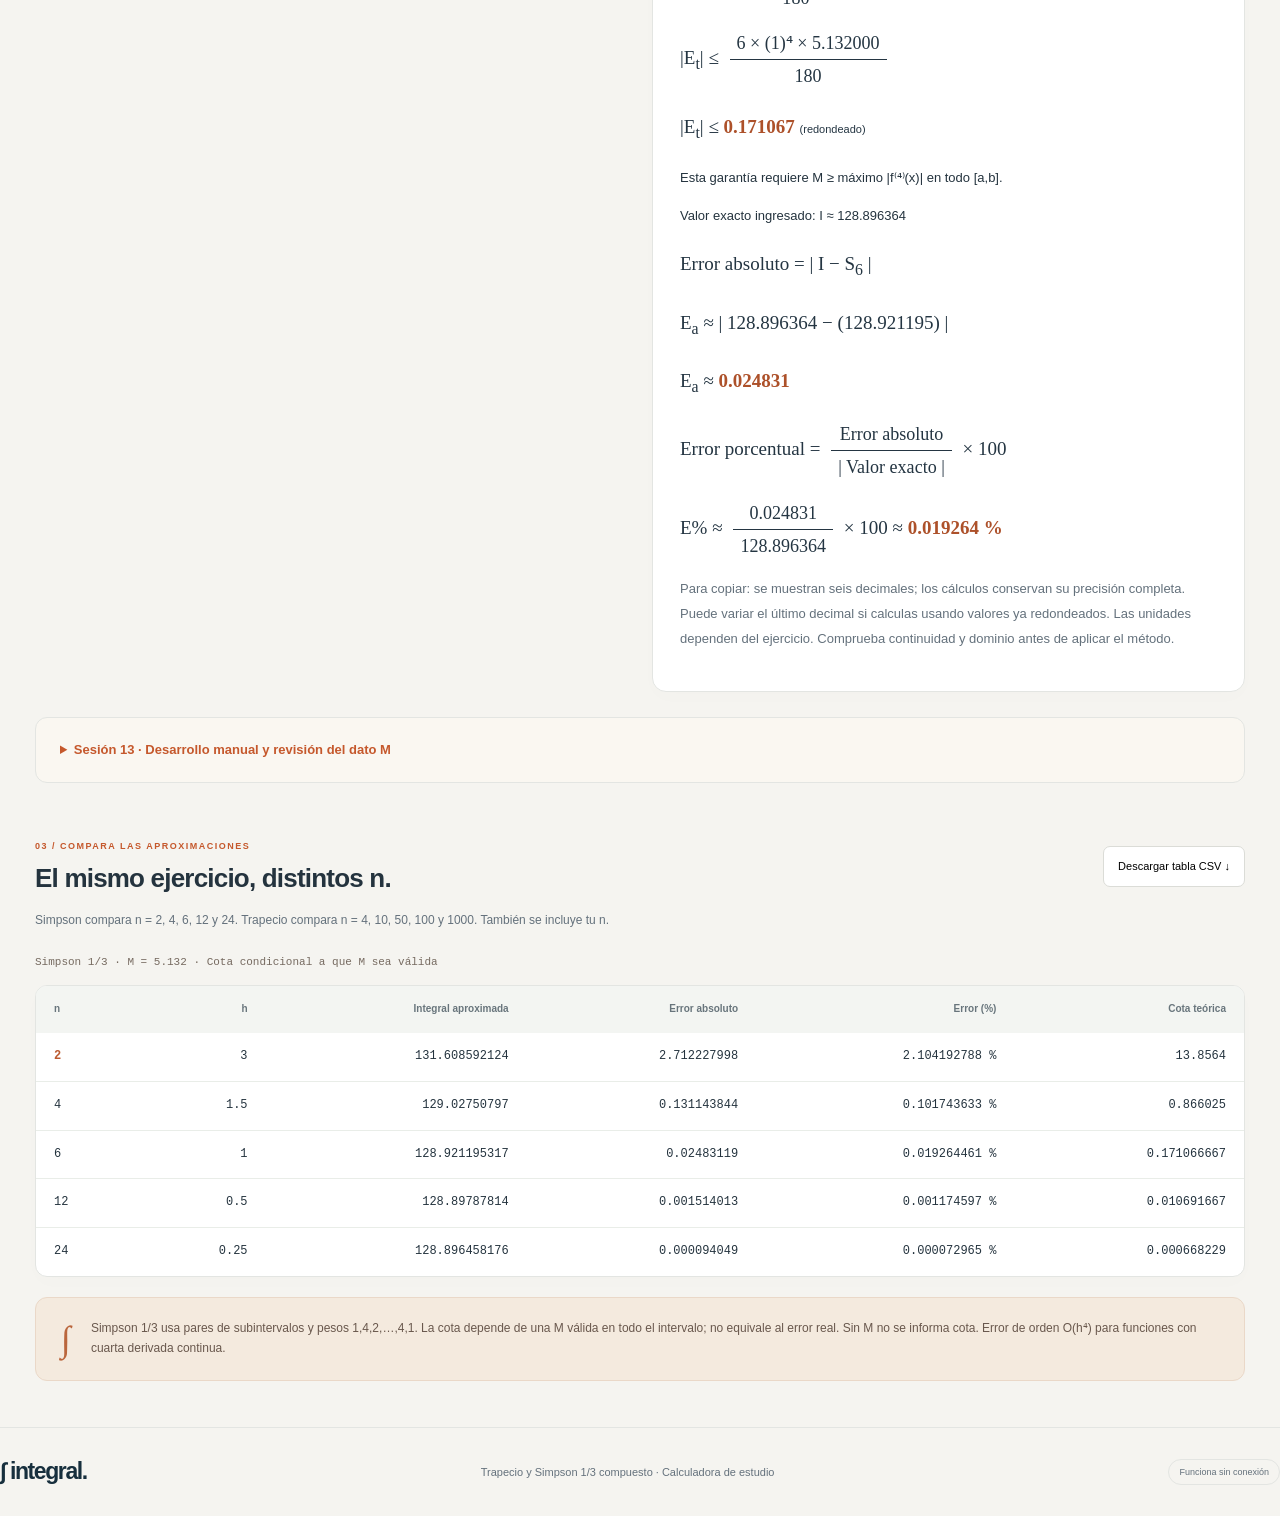
==== commit 9beb57b7: "Ordena interfaz y unifica diseño de integración y EDO" ====
--- a/index.html
+++ b/index.html
@@ -1,6 +1,6 @@
-<!DOCTYPE html><html lang="es"><head><meta charset="UTF-8"><meta name="viewport" content="width=device-width,initial-scale=1"><title>Integral · Calculadora para examen</title><link rel="stylesheet" href="styles.css"><script src="app.js" defer></script></head><body>
-<header class="top"><a class="brand" href="#"><span class="brand-icon">∫</span> integral.</a><nav><a href="edo.html">EDO · Sesión 14</a><a href="#laboratorio">Calculadora</a><a href="#desarrollo">Procedimiento</a><a href="#convergencia">Comparación</a></nav><span class="course"><i></i> ESPACIO DE ESTUDIO · U3</span></header><main>
-<section class="hero"><div><p class="eyebrow">MATEMÁTICAS QUE PUEDES VER</p><h1>Cada curva tiene<br>una <em>solución.</em></h1><p class="intro">Resuelve integrales definidas con el trapecio y Simpson 1/3 compuesto. Ingresa tus datos y descubre el procedimiento, paso a paso.</p><a class="hero-cta" href="#laboratorio">Comenzar un ejercicio <span>↗</span></a><a class="ode-promo" href="edo.html">Nuevo · Euler y Heun para ecuaciones diferenciales →</a><div class="hero-caption"><span>01 INGRESA</span><span>02 VISUALIZA</span><span>03 APRENDE</span></div></div><aside class="formula-card"><div class="orbit-art" aria-hidden="true"><svg viewBox="0 0 460 180"><defs><pattern id="grid" width="30" height="30" patternUnits="userSpaceOnUse"><path d="M 30 0 L 0 0 0 30" fill="none" stroke="#ffffff" stroke-opacity=".08"/></pattern></defs><rect width="460" height="180" fill="url(#grid)"/><path d="M20 145L85 105L150 125L215 58L280 80L345 28L420 55L420 160L20 160Z" fill="#faad6e" fill-opacity=".18"/><path d="M20 145Q70 75 150 125T280 80T420 55" stroke="#ffad73" stroke-width="3" fill="none"/><path d="M85 105V160M150 125V160M215 58V160M280 80V160M345 28V160M420 55V160" stroke="#ffad73" stroke-opacity=".35"/><circle cx="280" cy="80" r="5" fill="#ffc49b"/></svg><span>EL ÁREA ES LA RESPUESTA</span></div><p>DOS MÉTODOS PARA APRENDER</p><div class="equation">Trapecio · Simpson 1/3</div><div class="integral">h = (b − a) / n</div><div class="formula-foot"><span>Trapecio <b>n ≥ 1</b></span><span>Simpson <b>n par ≥ 2</b></span><span>Ángulos <b>Radianes</b></span></div></aside></section>
+<!DOCTYPE html><html lang="es"><head><meta charset="UTF-8"><meta name="viewport" content="width=device-width,initial-scale=1"><title>Integral · Calculadora para examen</title><link rel="stylesheet" href="styles.css"><link rel="stylesheet" href="layout.css"><script src="app.js" defer></script></head><body>
+<header class="top"><a class="brand" href="#"><span class="brand-icon">∫</span> integral.</a><nav aria-label="Área de estudio"><a href="index.html" aria-current="page">∫ Integración</a><a href="edo.html" >y′ Ecuaciones diferenciales</a></nav><span class="course"><i></i> ESPACIO DE ESTUDIO · U3</span></header><main><div class="workspace-nav"><a href="#laboratorio"><span>01</span> Configurar integral</a><a href="#desarrollo"><span>02</span> Ver procedimiento</a><a href="#convergencia"><span>03</span> Comparar resultados</a></div>
+<section class="hero"><div><p class="eyebrow">MATEMÁTICAS QUE PUEDES VER</p><h1>Integración numérica<br><em>paso a paso.</em></h1><p class="intro">Resuelve integrales definidas con el trapecio y Simpson 1/3 compuesto. Ingresa tus datos y descubre el procedimiento, paso a paso.</p><a class="hero-cta" href="#laboratorio">Comenzar un ejercicio <span>↗</span></a><a class="ode-promo" href="edo.html">Nuevo · Euler y Heun para ecuaciones diferenciales →</a><div class="hero-caption"><span>01 INGRESA</span><span>02 VISUALIZA</span><span>03 APRENDE</span></div></div><aside class="formula-card"><div class="orbit-art" aria-hidden="true"><svg viewBox="0 0 460 180"><defs><pattern id="grid" width="30" height="30" patternUnits="userSpaceOnUse"><path d="M 30 0 L 0 0 0 30" fill="none" stroke="#ffffff" stroke-opacity=".08"/></pattern></defs><rect width="460" height="180" fill="url(#grid)"/><path d="M20 145L85 105L150 125L215 58L280 80L345 28L420 55L420 160L20 160Z" fill="#faad6e" fill-opacity=".18"/><path d="M20 145Q70 75 150 125T280 80T420 55" stroke="#ffad73" stroke-width="3" fill="none"/><path d="M85 105V160M150 125V160M215 58V160M280 80V160M345 28V160M420 55V160" stroke="#ffad73" stroke-opacity=".35"/><circle cx="280" cy="80" r="5" fill="#ffc49b"/></svg><span>EL ÁREA ES LA RESPUESTA</span></div><p>DOS MÉTODOS PARA APRENDER</p><div class="equation">Trapecio · Simpson 1/3</div><div class="integral">h = (b − a) / n</div><div class="formula-foot"><span>Trapecio <b>n ≥ 1</b></span><span>Simpson <b>n par ≥ 2</b></span><span>Ángulos <b>Radianes</b></span></div></aside></section>
 <section id="laboratorio"><div class="section-heading"><div><p class="eyebrow">01 / DATOS DEL EJERCICIO</p><h2>Configura, calcula y comprende.</h2></div></div><div class="lab-grid"><article class="chart-card"><div class="chart-top"><div><h3 id="chart-title">Función y aproximación</h3><p id="chart-description"></p></div><div class="legend"><span class="line-key"></span>f(x)<span class="fill-key"></span><span id="shape-label">Parábolas</span></div></div><svg id="chart" viewBox="0 0 800 340" role="img" aria-label="Función y aproximación por trapecios"></svg><p class="chart-note" id="chart-note">La integral es un área con signo: los tramos bajo el eje x contribuyen negativamente.</p><p id="method-description" class="method-description"></p><details class="syntax"><summary>Ayuda para escribir funciones</summary><h3>Cómo escribir tu función</h3><p>Usa <b>x</b> o <b>t</b>; multiplicación con <b>*</b> y potencias con <b>^</b>. Ejemplos: <code>x^2 + 1</code>, <code>1/x</code>, <code>exp(x)</code>, <code>sqrt(1+x^2)</code>.</p><p>Funciones: sin, sen, cos, tan, exp, ln, log (natural), sqrt, abs. Constantes: pi, e. Decimales con punto. Escribe <code>2*x</code> en lugar de 2x.</p></details></article><aside class="controls"><div class="control-header"><span class="control-icon">ƒ</span><div><h3>Define tu ejercicio</h3><p>Todo empieza con una función.</p></div></div><form id="calculator" novalidate><fieldset class="form-group"><legend><span>01</span> Elige cómo resolver</legend><label for="method">Método de integración</label><select id="method"><option value="simpson">Simpson 1/3 compuesto · Sesión 13</option><option value="trapecio">Trapecio · Sesión 12</option></select><label for="example">Cargar un ejemplo</label><select id="example"><option value="energy">Consumo energético · Sesión 13</option><option value="server">Servidor de la guía</option><option value="polynomial">Polinomio: x² + 1</option><option value="reciprocal">Recíproca: 1/x</option><option value="exponential">Exponencial: eˣ</option><option value="guide">Ejercicio: 1/√(1+x²)</option><option value="sine">Seno: sin(x)</option></select></fieldset><fieldset class="form-group"><legend><span>02</span> Define la integral</legend><label for="function">Función f(x)</label><input id="function" class="field" value="10+5*x*sin(pi*x/6)+exp(0.2*x)" required spellcheck="false"><div class="field-row"><div><label for="a">Límite inferior a</label><input id="a" class="field" value="0" required></div><div><label for="b">Límite superior b</label><input id="b" class="field" value="6" required></div></div><label for="n">Subintervalos n</label><input id="n" class="field" type="number" min="2" max="10000" step="2" value="6" required></fieldset><details class="optional-fields" open><summary>03 · Análisis del error <small>Opcional</small></summary><div class="optional-content"><div id="bound-fields"><label for="bound">Cota M de |f⁽⁴⁾(x)| (opcional)</label><input id="bound" class="field" value="5.132" placeholder="Una cota válida en todo [a,b]"><p class="muted">Simpson: cota = (b−a)h⁴M/180. Debes justificar M; no se calcula automáticamente.</p></div><label for="exact">Valor exacto (opcional)</label><input id="exact" class="field" value="60+180/pi+5*(exp(1.2)-1)" placeholder="Ej.: 8/3 o dejar vacío"><p class="muted">Puedes usar pi y expresiones en límites y valor exacto. Sin valor exacto, no se calcula el error real.</p></div></details><div class="submit-area"><button class="primary" type="submit">Calcular y ver solución ↗</button><p id="message" class="message" role="status" aria-live="polite"></p></div></form></aside></div><div class="result-heading"><span>RESULTADOS DEL EJERCICIO</span><a href="#desarrollo">Ver cómo se obtiene ↗</a></div><div id="results" class="stats" aria-live="polite"><article><span>INTEGRAL APROXIMADA</span><strong id="approx"></strong><small>Resultado numérico</small></article><article><span>ANCHO DE PASO</span><strong id="step"></strong><small id="points"></small></article><article><span>ERROR ABSOLUTO</span><strong id="absolute"></strong><small>Con el valor exacto ingresado</small></article><article><span>ERROR PORCENTUAL</span><strong id="percent"></strong><small id="direction"></small></article></div></section>
 <section id="desarrollo"><div class="section-heading"><div><p class="eyebrow">02 / SOLUCIÓN PARA EL EXAMEN</p><h2>Del dato al resultado, paso a paso.</h2></div><button id="print" class="secondary">Imprimir / guardar PDF ↗</button></div><div id="solution"></div><details class="guide-note"><summary>Sesión 13 · Desarrollo manual y revisión del dato M</summary><div id="energy-manual"></div></details></section>
 <section id="convergencia"><div class="section-heading"><div><p class="eyebrow">03 / COMPARA LAS APROXIMACIONES</p><h2>El mismo ejercicio, distintos n.</h2></div><button id="export" class="secondary">Descargar tabla CSV ↓</button></div><p class="section-intro">Simpson compara n = 2, 4, 6, 12 y 24. Trapecio compara n = 4, 10, 50, 100 y 1000. También se incluye tu n.</p><div id="comparison-meta" class="comparison-meta"></div><article class="convergence-card"><div class="table-scroll"><table><thead><tr><th>n</th><th>h</th><th>Integral aproximada</th><th>Error absoluto</th><th>Error (%)</th><th>Cota teórica</th></tr></thead><tbody id="convergence-table"></tbody></table></div></article><div class="conclusion"><span>∫</span><p id="conclusion"></p></div></section></main><footer><a class="brand" href="#">∫ integral.</a><p>Trapecio y Simpson 1/3 compuesto · Calculadora de estudio</p><span>Funciona sin conexión</span></footer></body></html>
--- a/layout.css
+++ b/layout.css
@@ -0,0 +1,44 @@
+/* Presentación común del laboratorio de métodos numéricos */
+:root{--bg:#f5f4f0;--line:#e3e5e2;--muted:#64717c;--ink:#24333e;--navy:#172f3d}
+html{scroll-padding-top:95px}body{font-size:15px;background:var(--bg)}
+.top{max-width:none;background:#fff;padding:16px max(28px,calc((100vw - 1320px)/2));gap:24px;min-height:78px}
+.top nav{padding:4px;gap:4px;border-radius:10px;background:#f2f4f3;border-color:#e8ebe8}
+.top nav a{font-size:12px;font-weight:550;padding:9px 17px;border-radius:7px;color:#64717c}
+.top nav a:first-child{background:transparent;box-shadow:none}
+.top nav a[aria-current="page"]{background:#fff;box-shadow:0 2px 6px #203b4810;color:var(--navy)}
+.brand{font-size:27px}.brand-icon{border-radius:10px}.course{font-size:8px;letter-spacing:1px;max-width:150px}
+main{max-width:1390px;padding:0 35px}
+.workspace-nav{display:flex;gap:7px;align-items:center;padding:17px 0;border-bottom:1px solid var(--line);margin-bottom:0;overflow:auto}
+.workspace-nav a{font-size:11px;color:#68747d;padding:7px 12px;white-space:nowrap;border-radius:7px;transition:background .2s}
+.workspace-nav a:hover{background:#ece9e2;color:#ae552d}
+.workspace-nav span{font:10px Consolas,monospace;color:#b6653e;margin-right:7px}
+.hero,.ode-hero{grid-template-columns:minmax(0,1.25fr) minmax(0,1fr);gap:55px;padding:34px 0 38px;margin-bottom:0;align-items:center}
+.hero h1{font-size:clamp(32px,3.5vw,49px);line-height:1.12;letter-spacing:-1.8px;margin-bottom:13px}
+.hero h1 em{letter-spacing:-1.6px}.hero .eyebrow{font-size:9px;margin-bottom:13px}
+.hero .intro{max-width:530px;font-size:13px;line-height:1.8;margin-bottom:0}
+.hero-cta,.hero-caption,.orbit-art,.ode-promo{display:none}
+.formula-card{padding:22px 26px;border-radius:15px;box-shadow:0 8px 25px #2338490a;border-color:#284755;background:linear-gradient(130deg,#17313f,#233e4a);animation:none;transform:none;margin:0}
+.formula-card>p{font-size:8px;margin:0 0 12px;color:#bdcbd1}.formula-card .equation{font-size:19px;line-height:1.5}
+.formula-card .integral{font-size:25px;margin:12px 0 16px}.formula-foot{padding-top:13px}
+.section-heading{margin-bottom:21px;align-items:center}.section-heading .eyebrow{font-size:9px;letter-spacing:1.5px}h2{font-size:26px;letter-spacing:-.8px}h3{font-size:16px}
+section{margin-bottom:46px}.lab-grid{display:grid;grid-template-columns:390px minmax(0,1fr);gap:24px;align-items:start}
+.controls{grid-column:1;grid-row:1;padding:25px;background:#fff;border-top:1px solid var(--line);border-radius:15px;box-shadow:0 4px 16px #203b4805;order:0}
+.chart-card{grid-column:2;grid-row:1;position:sticky;top:24px;padding:28px;background:#fff;border-radius:15px;box-shadow:0 4px 16px #203b4805}
+.control-header{padding-bottom:18px;margin-bottom:20px}.control-header h3{font-size:16px}.control-header p{font-size:11px}.control-icon{width:38px;height:38px;font-size:24px;border-radius:10px}
+.form-group{padding-bottom:18px;margin-bottom:19px}.form-group legend{font-size:12px;gap:8px;padding-bottom:6px}.form-group legend span{font-size:9px}
+.controls label{font-size:11px;margin:12px 0 6px;color:#566570}.field,select{padding:11px 12px;font-size:12px;min-height:42px;border-radius:7px;border-color:#dce2de}
+.field{line-height:1.4}.field-row{gap:12px}.optional-fields{background:#f9f8f4;border-color:#e7e3dc}.optional-fields summary{font-size:11px;padding:12px}.optional-content{padding:0 13px 8px}
+.controls .muted{font-size:10px;margin:10px 0 4px;line-height:1.8}.submit-area{margin-top:18px}.primary{font-size:12px;min-height:45px;border-radius:8px}.message{font-size:11px;line-height:1.65;margin-top:10px}
+.chart-top{align-items:start}.chart-top h3{font-size:17px}.chart-top p{font-size:11px;max-width:100%;line-height:1.8}.legend{font-size:10px}
+#chart,#ode-chart{width:100%;margin:24px 0 16px;min-height:200px;max-height:390px;background:#fcfcfa;border-radius:10px}
+.chart-note{font-size:11px;line-height:1.8}.method-description{margin-top:20px;font-size:12px;padding:13px 15px}.syntax{margin-top:20px;padding-top:16px}.syntax summary{font-size:12px}.syntax p{font-size:12px;line-height:1.85}
+.ode-legend{font-size:12px;margin-bottom:18px}.result-heading{margin-top:26px;font-size:9px}.stats{gap:16px}.stats article{padding:21px 22px;border-radius:12px;box-shadow:0 3px 12px #203b4803}.stats span{font-size:8px;letter-spacing:1px}.stats strong{font-size:clamp(19px,2.1vw,27px);margin:9px 0}.stats article>small{font-size:10px;line-height:1.6;display:block}.ode-page .stats article:first-child:after{content:'y′';font-size:95px;right:12px;bottom:-18px}
+.manual-grid{gap:24px}.paper{padding:27px;border-radius:14px}.paper p{font-size:13px}.step-title h3{font-size:15px}.step-title>span{width:29px;height:29px}.exam-equation{font-size:19px;line-height:2.05;margin:17px 0}.exam-step h4{font-size:13px}.exam-step p{font-size:12px}.math-box{border-radius:9px;font-size:17px}.answer{padding:20px 23px}.answer strong{font-size:27px}.answer>span{font-size:9px}
+#ode-steps{display:grid;grid-template-columns:repeat(2,minmax(0,1fr));gap:24px;align-items:start}.ode-work{margin:0;min-width:0}.ode-work>h3{font-size:17px;margin-bottom:20px}.ode-step{padding:15px 0}.ode-step summary{font-size:12px;line-height:1.8}.ode-step .exam-equation{font-size:17px;line-height:2.2}.ode-step p{font-size:12px}.ode-table-block{margin:24px 0}.ode-table-block h3{font-size:15px;margin-bottom:12px}
+#ode-tables{margin:0 0 26px}.table-scroll{max-width:100%}table{font-size:12px}th{font-size:10px;padding:15px 18px;color:#68757c;background:#f3f5f2}td{padding:14px 18px;border-color:#e9ede8}.paper td{font-size:11px;padding:10px}.paper th{padding:11px}.convergence-card{border-radius:12px}.secondary{font-size:11px;padding:10px 14px;min-height:38px;border-radius:7px}
+.section-intro{font-size:12px;line-height:1.8}.guide-note{margin-top:25px;padding:20px 24px;border-radius:12px}.guide-note summary{font-size:13px;line-height:1.8}.guide-note p{font-size:13px}.guide-note h3{font-size:16px}.muted{line-height:1.8}.comparison-meta{font-size:11px}footer{max-width:1320px;font-size:11px;margin:0 auto;padding:24px 0}
+@media(min-width:1500px){.lab-grid{grid-template-columns:420px minmax(0,1fr)}}
+@media(max-width:1100px){.course{display:none}.lab-grid{grid-template-columns:350px minmax(0,1fr)}.chart-card{padding:22px}.hero{gap:30px}.top{padding:16px 30px}.stats{grid-template-columns:repeat(2,minmax(0,1fr))}#ode-steps{grid-template-columns:1fr}.ode-work{max-width:100%}footer{margin:0 35px}}
+@media(max-width:850px){main{padding:0 22px}.lab-grid{grid-template-columns:1fr}.controls{grid-column:1;grid-row:1}.chart-card{grid-column:1;grid-row:2;position:static}.hero{gap:22px;padding:28px 0}.hero h1{font-size:34px}.formula-card .equation{font-size:16px}.formula-card .integral{font-size:21px}.top{padding:15px 22px}.top nav a{padding:8px 12px;font-size:11px}.manual-grid{grid-template-columns:1fr}.workspace-nav{gap:0}.workspace-nav a{padding:7px 9px;font-size:10px}.controls{padding:24px}#ode-steps{gap:20px}}
+@media(max-width:580px){main{padding:0 16px}.top{padding:14px 16px;flex-wrap:wrap;gap:13px}.brand{font-size:25px}.top nav{flex:1;justify-content:center;min-width:235px}.top nav a{font-size:10px;padding:7px 10px}.hero{grid-template-columns:1fr;gap:22px;padding:27px 0}.hero h1{font-size:37px;letter-spacing:-1.5px}.hero h1 em{letter-spacing:-1.3px}.hero .intro{font-size:13px}.formula-card{padding:20px}.formula-card .equation{font-size:17px}.formula-card .integral{font-size:22px}.workspace-nav{padding:12px 0}.workspace-nav a{font-size:9px;padding:6px 8px}.workspace-nav span{font-size:9px;margin-right:4px}.section-heading{gap:14px;align-items:start}.section-heading h2{font-size:23px}.section-heading .eyebrow{font-size:8px}.controls,.chart-card,.paper{padding:20px}.stats{gap:10px}.stats article{padding:17px 13px}.stats strong{font-size:20px}.stats span{font-size:7px}.stats article>small{font-size:9px}.result-heading{gap:10px;font-size:8px}.result-heading a{font-size:10px}.chart-top{flex-wrap:wrap}#chart,#ode-chart{min-height:170px}.chart-note{font-size:10px}.exam-equation,.ode-step .exam-equation{font-size:16px}.answer strong{font-size:23px}.guide-note{padding:18px}.guide-note summary{font-size:12px}footer{margin:0 16px}.secondary{font-size:10px}section{margin-bottom:36px}}
+@media print{.workspace-nav,.hero,.top{display:none}main{padding:0;max-width:none}.lab-grid{display:block}.chart-card{position:static;max-width:650px;padding:12px;margin:auto;box-shadow:none}.controls{display:none}.stats{grid-template-columns:repeat(4,minmax(0,1fr))}.stats article{padding:9px;box-shadow:none}.stats strong{font-size:15px}.stats article>small{font-size:8px}.manual-grid,#ode-steps{display:block}.paper{padding:13px;box-shadow:none;margin-bottom:20px}.ode-work{break-inside:auto}.ode-step{break-inside:avoid}.ode-step .exam-equation,.exam-equation{font-size:13px}.section-heading h2{font-size:21px}table{font-size:10px}th,td{padding:8px}.answer strong{font-size:20px}footer{display:none}}
